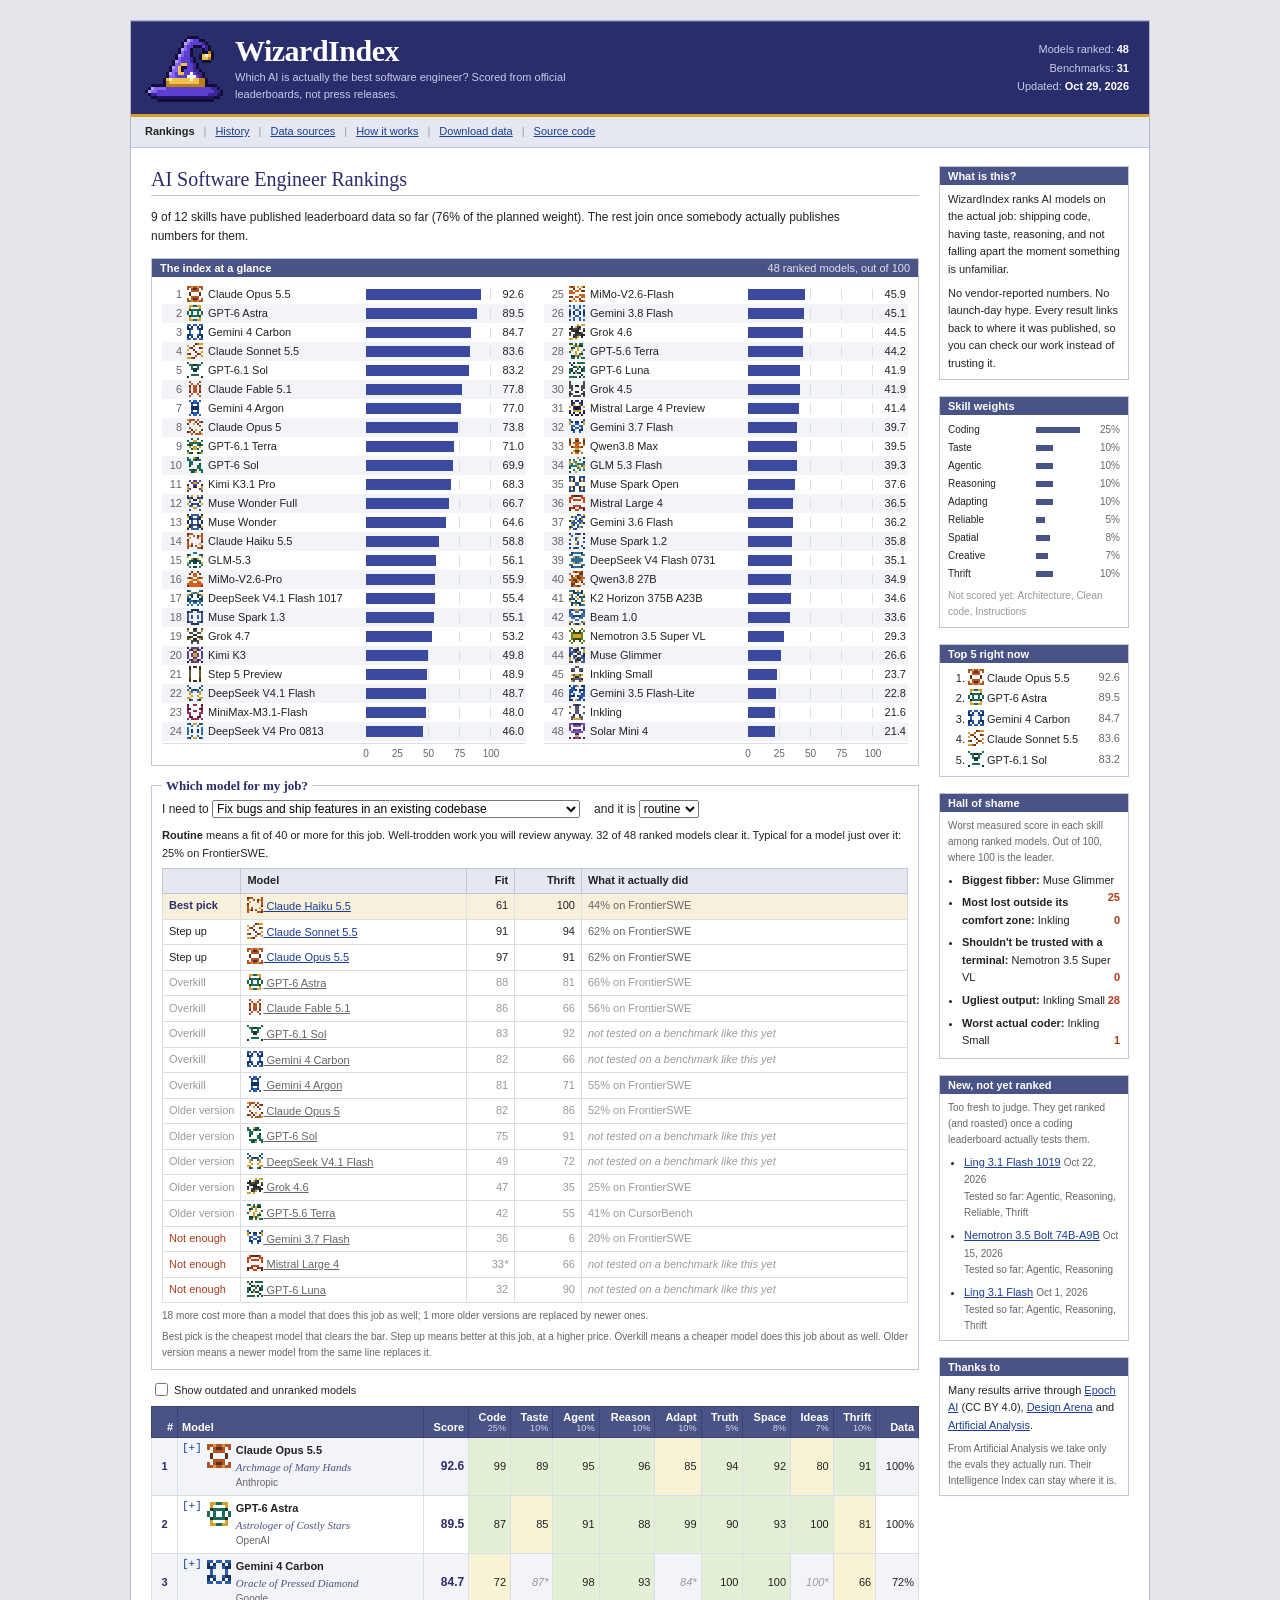
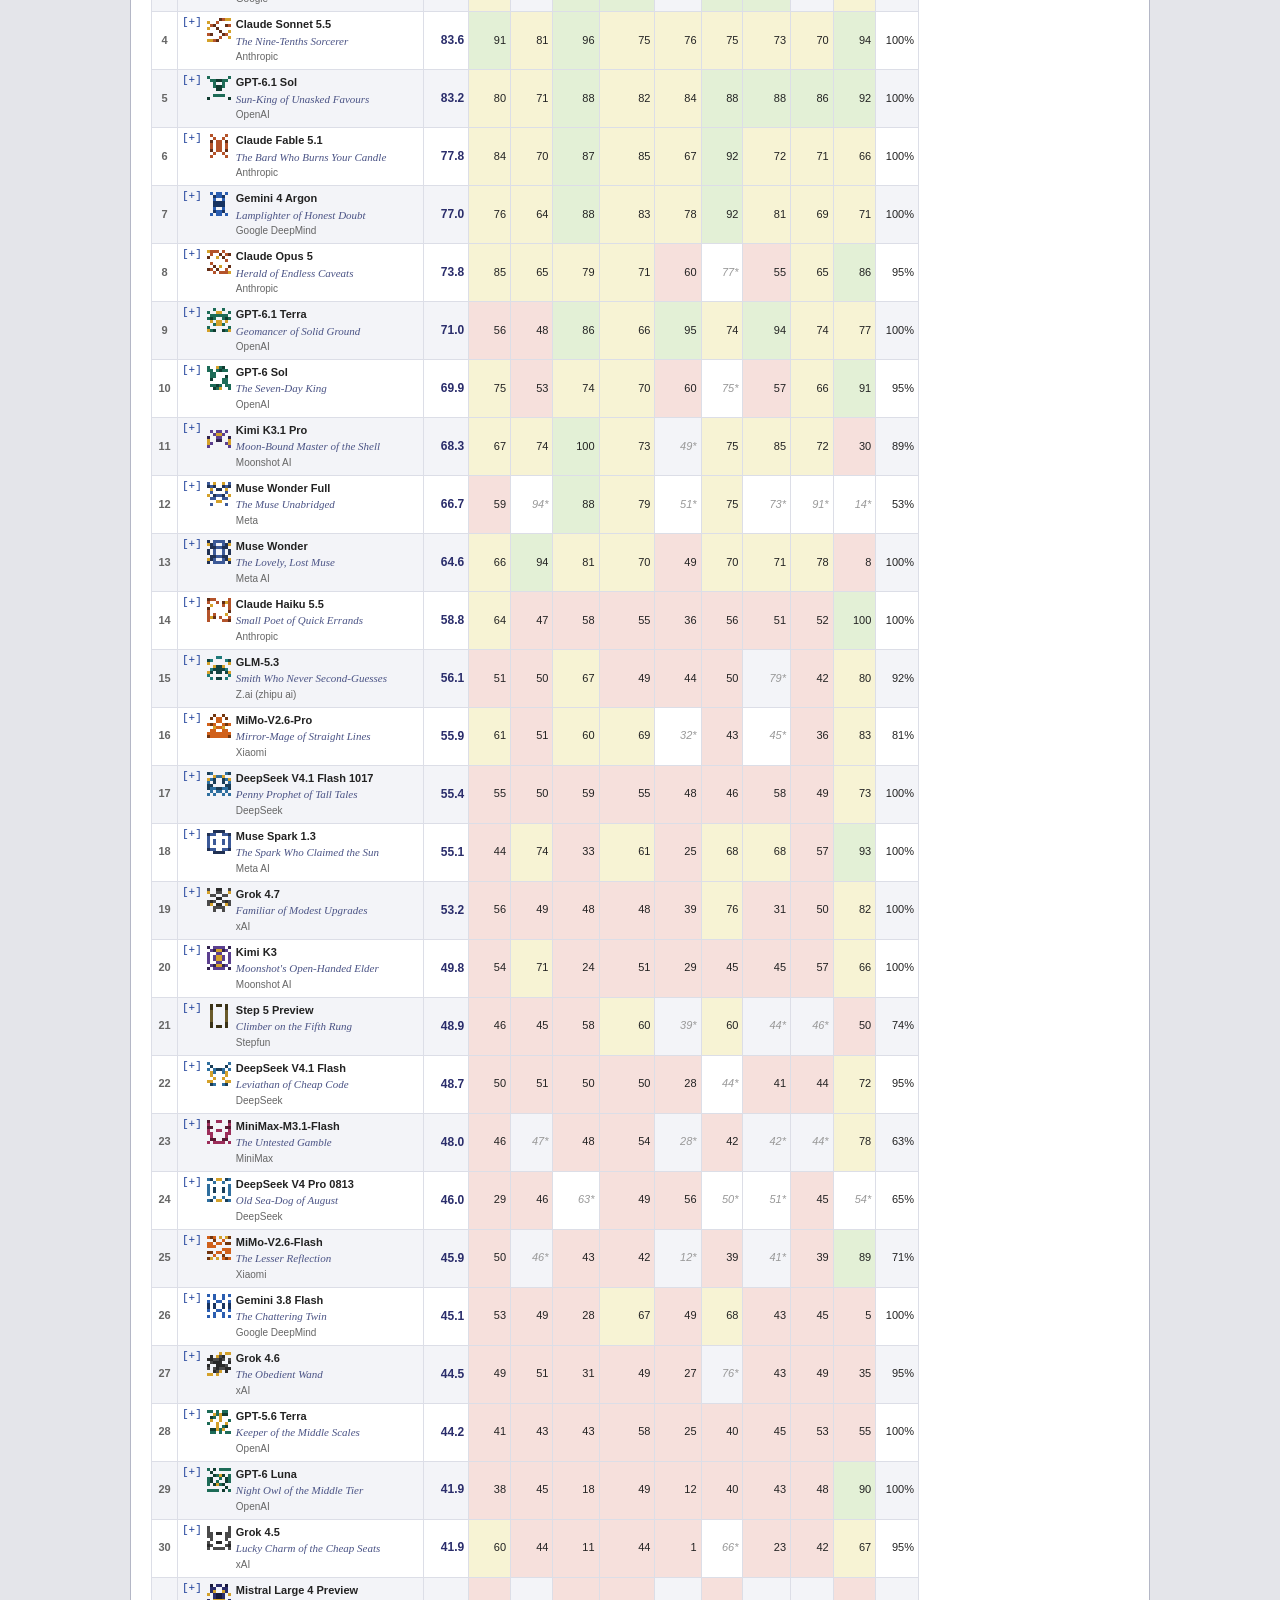
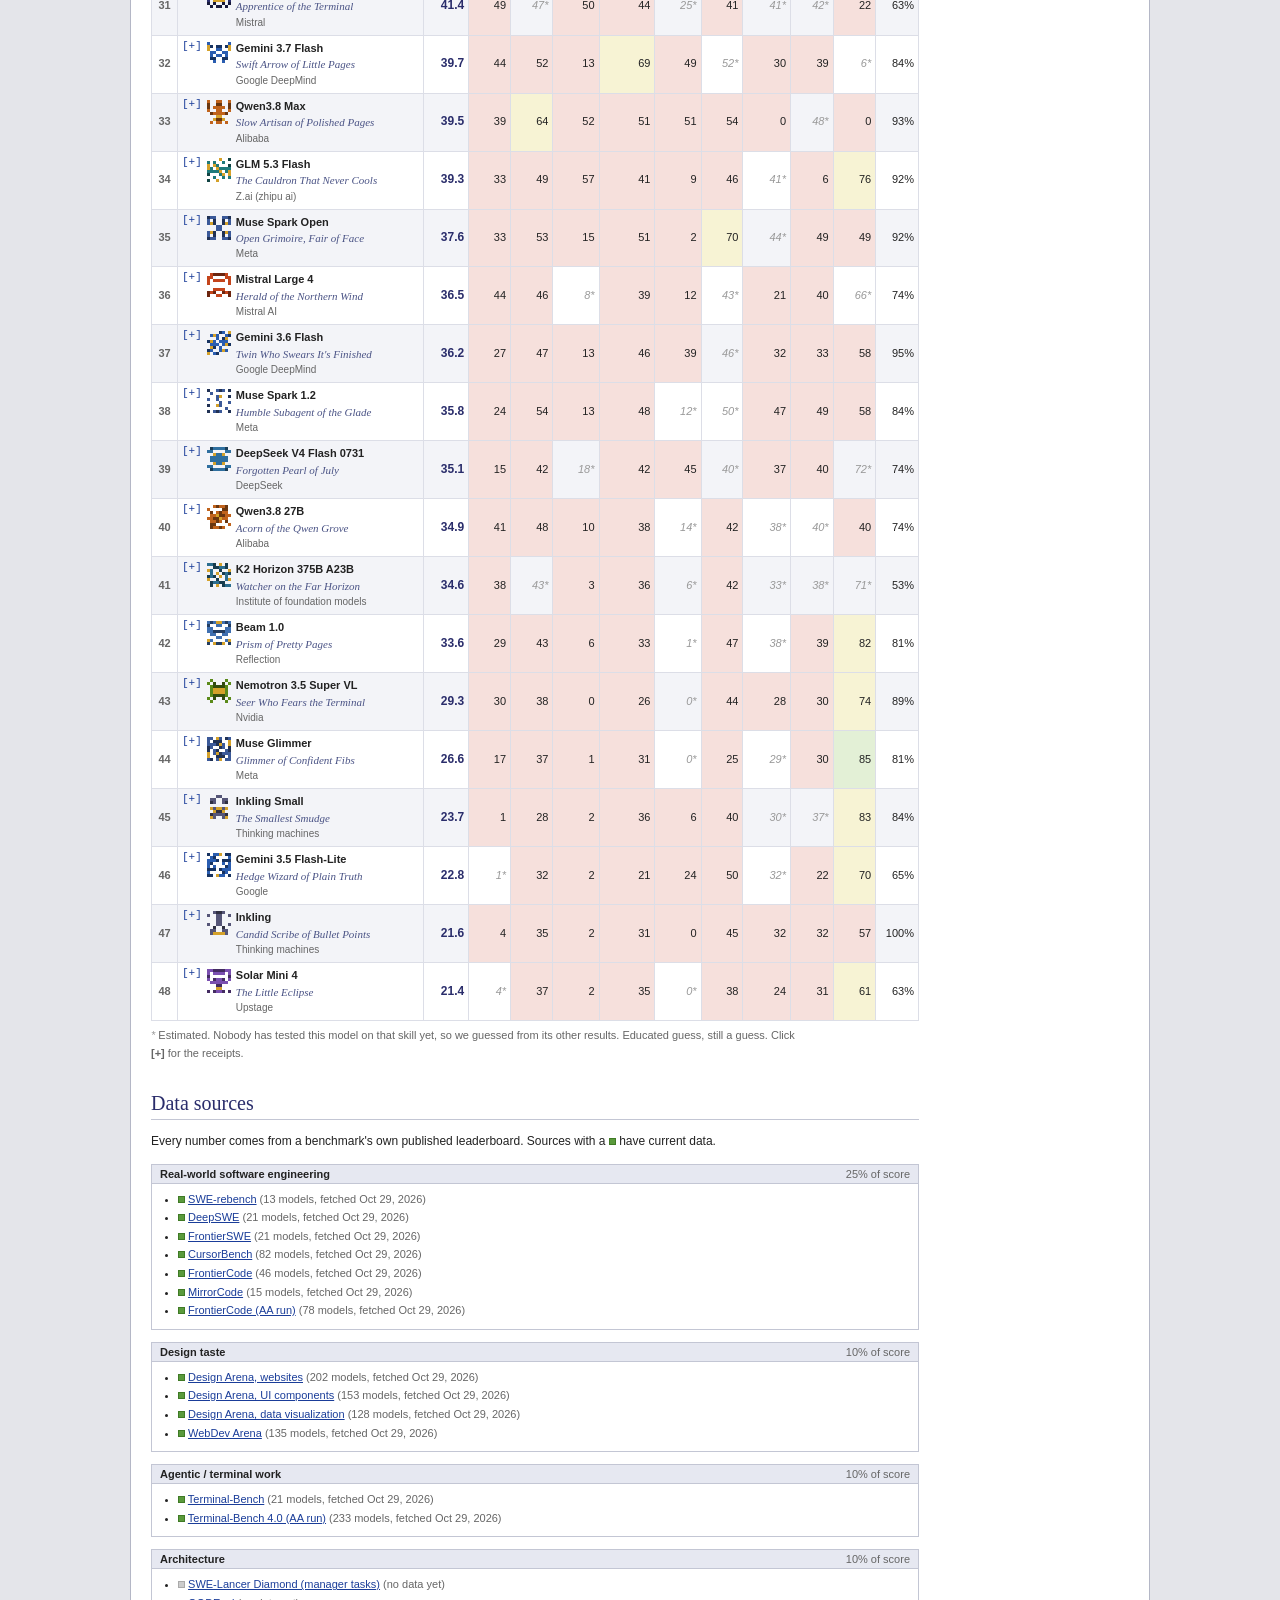
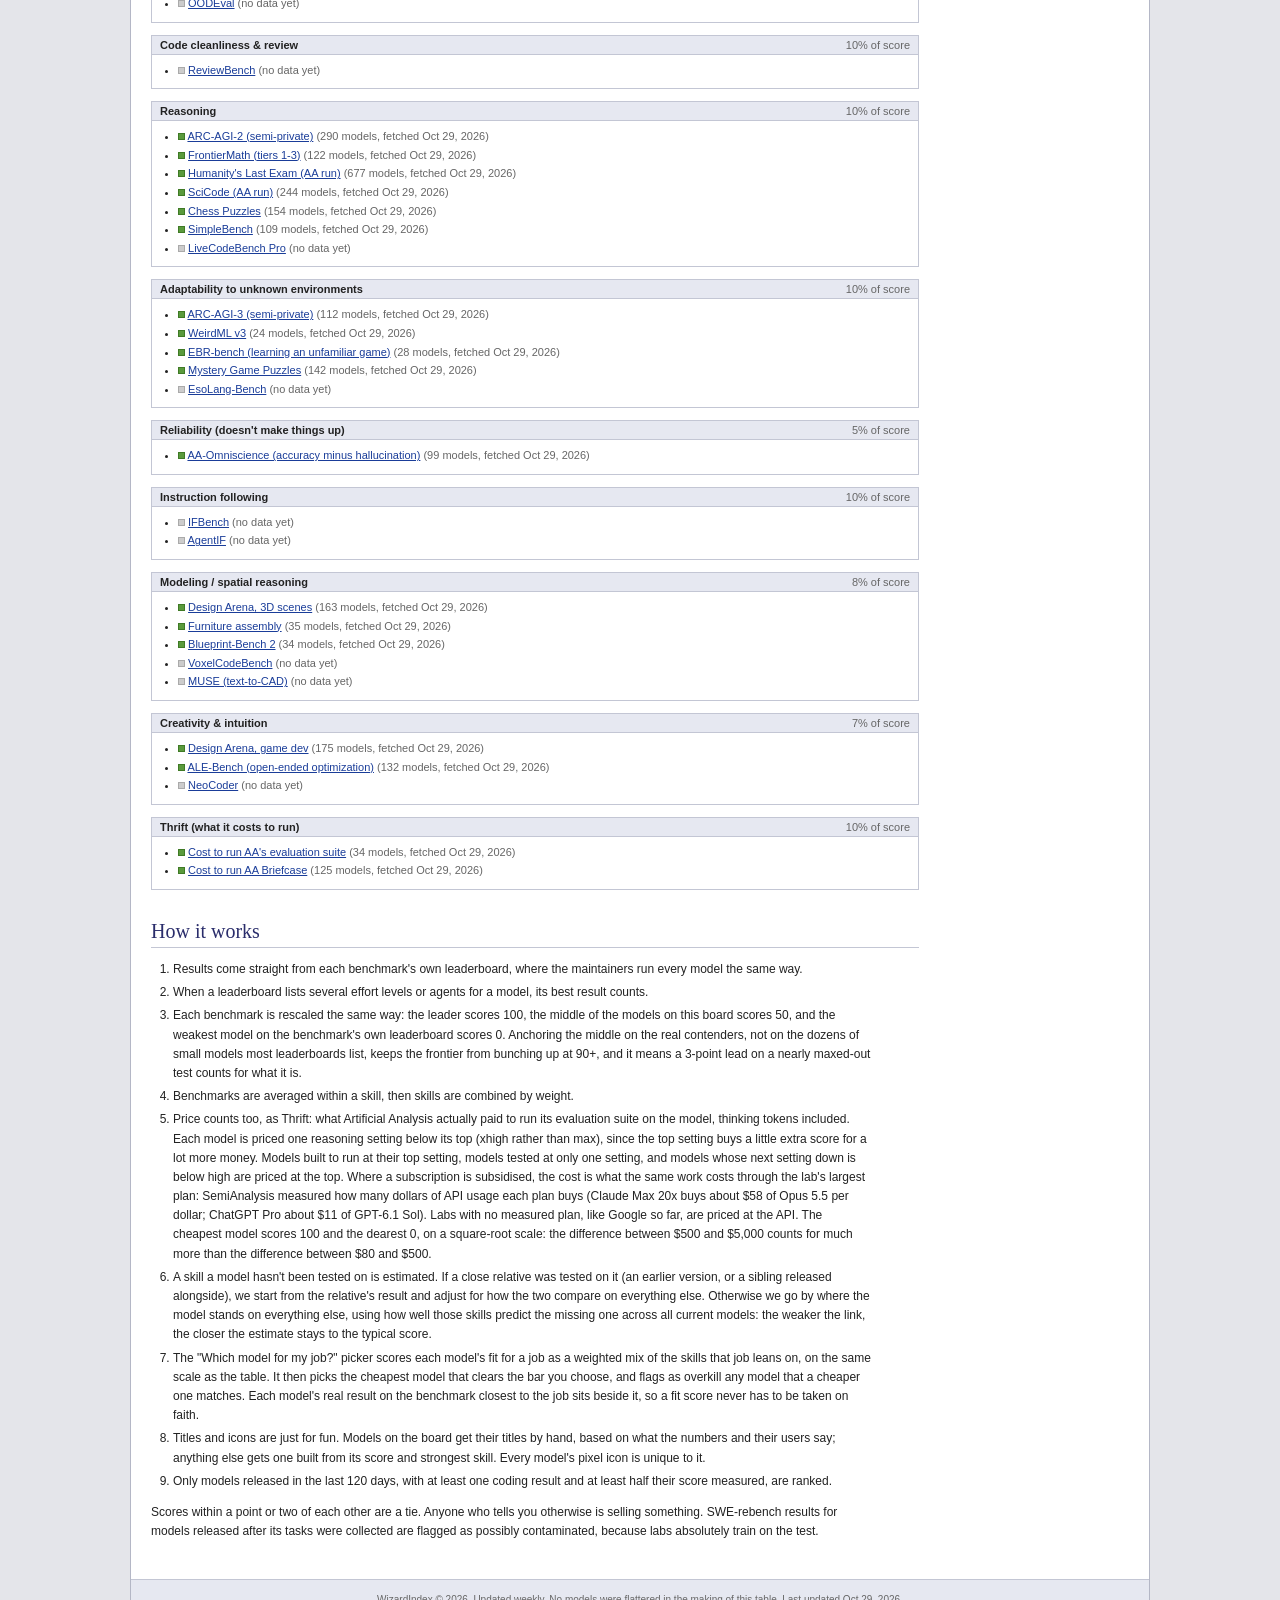
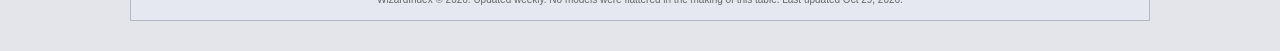
==== site/index.html @ 5f426203 "Initial commit: WizardIndex benchmark index and Pages site" ====
<!doctype html>
<html lang="en">
<head>
  <meta charset="utf-8">
  <meta name="viewport" content="width=device-width, initial-scale=1">
  <title>WizardIndex</title>
  <meta name="description" content="Which AI model is the best software engineer, scored only from official, reproducible leaderboards.">
  <link rel="icon" href="hat.svg" type="image/svg+xml">
  <link rel="stylesheet" href="style.css">
</head>
<body>
  <div id="container">
    <div id="header">
      <a href="./" class="logo">
        <img src="hat.svg" alt="" width="78" height="66">
        <span class="logo-words">
          <span class="logo-text">WizardIndex</span>
          <span class="tagline">Which AI is actually the best software engineer? Scored from official leaderboards, not press releases.</span>
        </span>
      </a>
      <dl class="head-stats">
        <div><dt>Models ranked</dt><dd id="hs-ranked">&nbsp;</dd></div>
        <div><dt>Benchmarks</dt><dd id="hs-bench">&nbsp;</dd></div>
        <div><dt>Updated</dt><dd id="head-stamp">&nbsp;</dd></div>
      </dl>
    </div>

    <ul id="tabs">
      <li class="current"><a href="#rankings">Rankings</a></li>
      <li><a href="history.html">History</a></li>
      <li><a href="#sources">Data sources</a></li>
      <li><a href="#method">How it works</a></li>
      <li><a href="data/index.json">Download data</a></li>
      <li><a href="https://github.com/suidvandiewereld/WizardIndex">Source code</a></li>
    </ul>

    <div id="body">
      <div id="main">
        <h2 id="rankings">AI Software Engineer Rankings</h2>
        <p id="coverage-note"></p>

        <div class="index-chart" id="index-chart"></div>

        <form class="finder" id="finder" onsubmit="return false"></form>

        <div class="toolbar">
          <label><input type="checkbox" id="show-all"> Show outdated and unranked models</label>
        </div>

        <div class="table-wrap">
          <table class="ranking" id="ranking">
            <thead></thead>
            <tbody></tbody>
          </table>
        </div>
        <p class="footnote"><span class="est">*</span> Estimated. Nobody has tested this model on that skill yet, so we guessed from its other results. Educated guess, still a guess. Click <b>[+]</b> for the receipts.</p>

        <h2 id="sources">Data sources</h2>
        <p>Every number comes from a benchmark's own published leaderboard. Sources with a <span class="dot live"></span> have current data.</p>
        <div id="dims"></div>

        <h2 id="method">How it works</h2>
        <ol class="method">
          <li>Results come straight from each benchmark's own leaderboard, where the maintainers run every model the same way.</li>
          <li>When a leaderboard lists several effort levels or agents for a model, its best result counts.</li>
          <li>Each benchmark is rescaled the same way: the leader scores 100, the middle of the models on this board scores 50, and the weakest model on the benchmark's own leaderboard scores 0. Anchoring the middle on the real contenders, not on the dozens of small models most leaderboards list, keeps the frontier from bunching up at 90+, and it means a 3-point lead on a nearly maxed-out test counts for what it is.</li>
          <li>Benchmarks are averaged within a skill, then skills are combined by weight.</li>
          <li>Price counts too, as Thrift: what Artificial Analysis actually paid to run its evaluation suite on the model, thinking tokens included. Each model is priced one reasoning setting below its top (xhigh rather than max), since the top setting buys a little extra score for a lot more money. Models built to run at their top setting, models tested at only one setting, and models whose next setting down is below high are priced at the top. Where a subscription is subsidised, the cost is what the same work costs through the lab's largest plan: SemiAnalysis measured how many dollars of API usage each plan buys (Claude Max 20x buys about $58 of Opus 5.5 per dollar; ChatGPT Pro about $11 of GPT-6.1 Sol). Labs with no measured plan, like Google so far, are priced at the API. The cheapest model scores 100 and the dearest 0, on a square-root scale: the difference between $500 and $5,000 counts for much more than the difference between $80 and $500.</li>
          <li>A skill a model hasn't been tested on is estimated. If a close relative was tested on it (an earlier version, or a sibling released alongside), we start from the relative's result and adjust for how the two compare on everything else. Otherwise we go by where the model stands on everything else, using how well those skills predict the missing one across all current models: the weaker the link, the closer the estimate stays to the typical score.</li>
          <li>The "Which model for my job?" picker scores each model's fit for a job as a weighted mix of the skills that job leans on, on the same scale as the table. It then picks the cheapest model that clears the bar you choose, and flags as overkill any model that a cheaper one matches. Each model's real result on the benchmark closest to the job sits beside it, so a fit score never has to be taken on faith.</li>
          <li>Titles and icons are just for fun. Models on the board get their titles by hand, based on what the numbers and their users say; anything else gets one built from its score and strongest skill. Every model's pixel icon is unique to it.</li>
          <li>Only models released in the last <span id="max-age">120</span> days, with at least one coding result and at least half their score measured, are ranked.</li>
        </ol>
        <p>Scores within a point or two of each other are a tie. Anyone who tells you otherwise is selling something. SWE-rebench results for models released after its tasks were collected are flagged as possibly contaminated, because labs absolutely train on the test.</p>
      </div>

      <div id="sidebar">
        <div class="box">
          <h3>What is this?</h3>
          <p>WizardIndex ranks AI models on the actual job: shipping code, having taste, reasoning, and not falling apart the moment something is unfamiliar.</p>
          <p>No vendor-reported numbers. No launch-day hype. Every result links back to where it was published, so you can check our work instead of trusting it.</p>
        </div>
        <div class="box">
          <h3>Skill weights</h3>
          <table class="weights" id="weights"></table>
        </div>
        <div class="box">
          <h3>Top 5 right now</h3>
          <ol class="top5" id="top5"></ol>
        </div>
        <div class="box">
          <h3>Hall of shame</h3>
          <p class="small-note">Worst measured score in each skill among ranked models. Out of 100, where 100 is the leader.</p>
          <ul class="shame" id="shame"></ul>
        </div>
        <div class="box" id="new-box" hidden>
          <h3>New, not yet ranked</h3>
          <p class="small-note">Too fresh to judge. They get ranked (and roasted) once a coding leaderboard actually tests them.</p>
          <ul class="newlist" id="newlist"></ul>
        </div>
        <div class="box">
          <h3>Thanks to</h3>
          <p>Many results arrive through <a href="https://epoch.ai/benchmarks">Epoch AI</a> (CC BY 4.0), <a href="https://www.designarena.ai/leaderboard">Design Arena</a> and <a href="https://artificialanalysis.ai">Artificial Analysis</a>.</p>
          <p class="small-note">From Artificial Analysis we take only the evals they actually run. Their Intelligence Index can stay where it is.</p>
        </div>
      </div>
    </div>

    <div id="footer">
      <p>WizardIndex &copy; 2026. Updated weekly. No models were flattered in the making of this table. <span id="foot-stamp"></span></p>
    </div>
  </div>

  <script src="header.js"></script>
  <script src="icons.js"></script>
  <script src="app.js"></script>
</body>
</html>
---- site/style.css ----
/* WizardIndex, built the way a careful site was built in 2005:
   Verdana body, Georgia headings, hard 1px borders, solid colors, no rounded corners or shadows. */

:root {
  --ink: #222;
  --muted: #666;
  --faint: #999;
  --navy: #2a2d6b;
  --steel: #4a5385;
  --line: #c3c6d4;
  --line-soft: #dcdee7;
  --zebra: #f3f4f8;
  --pale: #e6e8f1;
  --link: #1a3d99;
  --visited: #663399;
  --hover: #cc3300;
  --gold: #d4a12a;
  --bar: #3b4aa0;     /* chart bars: navy family, checked for lightness, chroma and contrast */
  color-scheme: light;
}

* { box-sizing: border-box; }

body {
  margin: 0;
  padding: 20px 10px 30px;
  color: var(--ink);
  font: 12px/1.6 Verdana, Geneva, sans-serif;
  background: #e4e5ea;
}

a { color: var(--link); }
a:visited { color: var(--visited); }
a:hover { color: var(--hover); }
.visually-hidden { position: absolute; width: 1px; height: 1px; overflow: hidden; clip: rect(0 0 0 0); }

#container {
  max-width: 1020px;
  margin: 0 auto;
  background: #fff;
  border: 1px solid #b4b7c6;
}

/* Header: solid navy band, logo left, plain stats right */
#header {
  display: flex;
  align-items: center;
  justify-content: space-between;
  gap: 20px;
  padding: 12px 20px 12px 14px;
  color: #fff;
  background: var(--navy);
  border-top: 1px solid #5a5ea0;
  border-bottom: 3px solid var(--gold);
}
.logo { display: flex; align-items: center; gap: 12px; color: #fff; text-decoration: none; }
.logo:visited, .logo:hover { color: #fff; }
.logo img { flex: none; width: 78px; height: auto; margin: -4px 0 -6px; image-rendering: pixelated; }
.logo-words { display: flex; flex-direction: column; gap: 2px; }
.logo-text { font: bold 30px/1.1 Georgia, "Times New Roman", serif; letter-spacing: -0.5px; }
.tagline { max-width: 400px; font-size: 11px; line-height: 1.5; color: #c8cae6; }
.head-stats { flex: none; margin: 0; font-size: 11px; line-height: 1.7; color: #c8cae6; text-align: right; }
.head-stats div { display: block; }
.head-stats dt { display: inline; }
.head-stats dt::after { content: ": "; }
.head-stats dd { display: inline; margin: 0; font-weight: bold; color: #fff; }

/* Navigation bar: plain links separated by pipes */
#tabs {
  display: flex;
  flex-wrap: wrap;
  margin: 0;
  padding: 6px 14px;
  list-style: none;
  font-size: 11px;
  background: var(--pale);
  border-bottom: 1px solid var(--line);
}
#tabs li + li::before { content: "|"; padding: 0 9px; color: var(--faint); }
#tabs a { color: var(--link); }
#tabs .current a { font-weight: bold; color: var(--ink); text-decoration: none; }

/* Layout */
#body { display: grid; grid-template-columns: minmax(0, 1fr) 190px; gap: 20px; padding: 18px 20px 26px; }

h2 {
  margin: 28px 0 8px;
  padding-bottom: 3px;
  font: normal 20px/1.3 Georgia, "Times New Roman", serif;
  color: var(--navy);
  border-bottom: 1px solid var(--line);
}
#main > h2:first-child { margin-top: 0; }
#main > p { max-width: 60em; }
.byline { margin: 0 0 8px; font-size: 11px; color: var(--muted); }
/* The index chart above the table: one bar per ranked model, two columns on a shared 0-100 scale */
.index-chart { margin: 12px 0 4px; font-size: 11px; border: 1px solid var(--line); background: #fff; }
.index-chart:empty { display: none; }
.index-chart h3 {
  margin: 0;
  padding: 3px 8px;
  font: bold 11px Verdana, Geneva, sans-serif;
  color: #fff;
  background: var(--steel);
}
.index-chart h3 span { float: right; font-weight: normal; color: #dfe2f0; }
.ic-cols { display: grid; grid-template-columns: 1fr 1fr; column-gap: 18px; padding: 8px 10px 6px; }
.ic-col ol { margin: 0; padding: 0; list-style: none; }
.ic-row, .ic-axis { display: grid; grid-template-columns: 18px minmax(0, 174px) minmax(60px, 1fr) 28px; align-items: center; column-gap: 5px; }
.ic-row { height: 19px; padding: 0 2px; color: var(--ink); text-decoration: none; }
.ic-row:hover, .ic-row:focus { background: var(--pale); color: var(--ink); }
.ic-col li:nth-child(even) .ic-row:not(:hover) { background: var(--zebra); }
.ic-rank { text-align: right; color: var(--muted); font-variant-numeric: tabular-nums; }
.ic-name { overflow: hidden; white-space: nowrap; text-overflow: ellipsis; }
.ic-name .pixicon { vertical-align: -4px; margin-right: 2px; }
/* Hairline gridlines at 0, 25, 50, 75 and 100 behind every bar */
.ic-track {
  position: relative;
  height: 11px;
  background: linear-gradient(to right, var(--line-soft) 1px, transparent 1px) 0 0 / 25% 100%;
  border-right: 1px solid var(--line-soft);
}
.ic-track i { display: block; height: 100%; background: var(--bar); }
.ic-row:hover .ic-track i, .ic-row:focus .ic-track i { background: var(--navy); }
.ic-score { text-align: right; color: var(--ink); font-variant-numeric: tabular-nums; }
.ic-axis { height: 16px; padding: 0 2px; border-top: 1px solid var(--line-soft); margin-top: 2px; }
.ic-ticks { grid-column: 3; position: relative; height: 100%; }
.ic-ticks b { position: absolute; top: 2px; transform: translateX(-50%); font-weight: normal; font-size: 10px; color: var(--muted); }

/* "Which model for my job?": a plain form over a small bordered table */
.finder fieldset { margin: 12px 0 8px; padding: 6px 10px 8px; border: 1px solid var(--line); background: #fff; }
.finder legend { padding: 0 4px; font: bold 13px Georgia, "Times New Roman", serif; color: var(--navy); }
.finder-ask { display: flex; flex-wrap: wrap; gap: 6px 14px; font-size: 12px; }
.finder-ask select { max-width: 100%; font: 12px Verdana, Geneva, sans-serif; }
.finder-ask label { max-width: 100%; }
.finder-bar { margin: 8px 0 6px; font-size: 11px; color: var(--ink); }
.finder-none { margin: 4px 0; font-size: 11px; color: #b03a1a; }
table.finder-table { width: 100%; border-collapse: collapse; font-size: 11px; border: 1px solid var(--line); }
.finder-table th { padding: 3px 6px; background: var(--pale); border: 1px solid var(--line); font-weight: bold; text-align: right; white-space: nowrap; }
.finder-table td { padding: 3px 6px; border: 1px solid var(--line-soft); text-align: right; vertical-align: middle; }
.finder-table .l { text-align: left; }
.finder-table td.verdict-cell { width: 1%; white-space: nowrap; text-align: left; }
.finder-table td.proof { color: var(--muted); }
.finder-table .pixicon { vertical-align: -3px; }
.finder-table tr.pick td { background: #f7f1dc; }
.finder-table tr.pick td.verdict-cell b { color: var(--navy); }
.finder-table tr.over td, .finder-table tr.short td { color: var(--faint); }
.finder-table tr.over a, .finder-table tr.short a { color: var(--muted); }
.finder-table tr.short td.verdict-cell { color: #b03a1a; }
.finder-table .untested { font-style: italic; }
.finder .small-note { margin: 5px 0 0; }

.toolbar { margin: 10px 0 6px; font-size: 11px; }
.toolbar input { vertical-align: -2px; }

/* The table: a bordered grid, solid header row, zebra rows */
.table-wrap { overflow-x: auto; }
table.ranking { width: 100%; border-collapse: collapse; font-size: 11px; border: 1px solid var(--line); }
.ranking th {
  padding: 4px 4px;
  font: bold 11px Verdana, Geneva, sans-serif;
  color: #fff;
  text-align: right;
  white-space: nowrap;
  vertical-align: bottom;
  background: var(--steel);
  border: 1px solid #3b4373;
}
.ranking th.l { text-align: left; }
.ranking th small { display: block; font-weight: normal; color: #d3d6ea; }
.ranking td { padding: 4px 4px; text-align: right; white-space: nowrap; border: 1px solid var(--line-soft); }
.ranking td.l { text-align: left; }
.ranking td.who { white-space: normal; }
.ranking tbody tr.model.odd td { background-color: var(--zebra); }
.ranking tbody tr.model:hover td { background-color: #fff8d0; }
.ranking .rank { width: 26px; font-weight: bold; color: var(--muted); text-align: center; }
.ranking tr.top .rank { color: var(--navy); }
.medal { font-weight: bold; }
.ranking .name { font-weight: bold; }
.ranking .org { display: block; font-size: 10px; color: var(--muted); }
.who-in { display: flex; align-items: flex-start; gap: 5px; }
.who-in > div { min-width: 0; overflow-wrap: anywhere; }
.ranking .who-in .toggle { margin: 0; }
.ranking .title { display: block; font: italic 11px/1.4 Georgia, "Times New Roman", serif; color: var(--steel); }
.pixicon { flex: none; display: inline-block; vertical-align: middle; }
.who-in .pixicon { margin-top: 2px; }
.box ol li .pixicon, .ranking td.gen .pixicon { vertical-align: -3px; }
.seal { float: left; width: 110px; margin: 0 12px 8px 0; font: italic 11px/1.4 Georgia, "Times New Roman", serif; color: var(--steel); text-align: center; }
.seal .pixicon { display: block; margin: 0 auto 4px; }
.ranking .toggle { margin-right: 4px; font: 11px "Courier New", monospace; text-decoration: none; }
.ranking .score { font-weight: bold; font-size: 12px; color: var(--navy); }
/* Three fixed shades, as tables of the time did it */
.ranking td.hi { background-color: #e3f0d6 !important; }
.ranking td.mid { background-color: #f7f3d4 !important; }
.ranking td.lo { background-color: #f6e0dc !important; }
.est { color: var(--faint); font-style: italic; }
.ranking tr.dim td, .ranking tr.dim .score { color: var(--faint); }
.flag { margin-left: 4px; padding: 0 3px; font-size: 9px; font-weight: normal; color: var(--muted); background: #f2f2f2; border: 1px solid #ccc; }
.footnote { margin: 6px 0 0; font-size: 11px; color: var(--muted); }

tr.details > td { padding: 10px 12px 12px; text-align: left; white-space: normal; background: #fafbfd !important; }
/* The receipts table inside the details row */
table.receipts { border-collapse: collapse; width: 100%; font-size: 11px; background: #fff; }
.receipts th { padding: 3px 6px; text-align: left; font-weight: bold; color: var(--ink); background: var(--pale); border: 1px solid var(--line); }
.receipts td { padding: 3px 6px; border: 1px solid var(--line-soft); text-align: left; vertical-align: top; white-space: normal; overflow-wrap: break-word; background: #fff; }
.receipts td.skill { width: 120px; font-weight: bold; background: var(--zebra); }
.receipts .skill-score { display: block; font-weight: normal; color: var(--muted); }
.receipts td.res { white-space: nowrap; }
.receipts .ci { font-size: 10px; color: var(--muted); }
.receipts td.notes { color: var(--muted); }
/* Long links and raw ids may break anywhere, so they never widen the table; prose still wraps at spaces. */
.receipts td.notes a, .receipts td.raw { overflow-wrap: anywhere; }
.receipts td.untested { color: var(--faint); font-style: italic; }
.details p { margin: 0 0 6px; }
.about { margin: 0 0 10px; padding: 8px 10px; font-size: 11px; background: #fffbe8; border: 1px solid #e3d6a0; }
.about h4 { margin: 0 0 4px; font: bold 13px Georgia, "Times New Roman", serif; color: var(--ink); }
.about p { margin: 0 0 4px; }
.about-src { color: var(--muted); }
.details .warn { color: #b03a1a; }

/* Sources */
.dim-block { margin: 0 0 12px; border: 1px solid var(--line); }
.dim-block h3 {
  display: flex;
  justify-content: space-between;
  margin: 0;
  padding: 3px 8px;
  font: bold 11px Verdana, Geneva, sans-serif;
  color: var(--ink);
  background: var(--pale);
  border-bottom: 1px solid var(--line);
}
.dim-block h3 span { font-weight: normal; color: var(--muted); }
.dim-block ul { margin: 0; padding: 6px 10px 8px 26px; font-size: 11px; }
.dim-block li { margin: 1px 0; }
.dim-block .n { color: var(--muted); }
.dot { display: inline-block; width: 7px; height: 7px; background: #ccc; border: 1px solid #aaa; vertical-align: 0; }
.dot.live { background: #5a9a3c; border-color: #3f7a25; }
.method { padding-left: 22px; max-width: 60em; }
.method li { margin-bottom: 4px; }

/* Sidebar */
.box { margin-bottom: 16px; font-size: 11px; border: 1px solid var(--line); }
.box h3 {
  margin: 0;
  padding: 3px 8px;
  font: bold 11px Verdana, Geneva, sans-serif;
  color: #fff;
  background: var(--steel);
}
.box p { margin: 6px 8px; }
.box ol { margin: 6px 0; padding-left: 28px; }
.box ol li { margin: 2px 0; }
.box ol li span { float: right; margin-right: 8px; color: var(--muted); }
.small-note { font-size: 10px; color: var(--muted); }
.shame { margin: 4px 0 8px; padding: 0 8px 0 22px; }
.shame li { margin: 0 0 5px; }
.shame li span { float: right; color: #b03a1a; font-weight: bold; }
.verdict { margin: 0 0 8px; font: italic 13px/1.5 Georgia, "Times New Roman", serif; color: var(--ink); }
.verdict b { font-style: normal; }
.newlist { margin: 6px 0; padding: 0 8px 0 24px; }
.newlist li { margin: 0 0 6px; }
.newlist .when, .newlist .has { font-size: 10px; color: var(--muted); }
.newlist .has { display: block; }
table.weights { width: calc(100% - 16px); margin: 6px 8px; border-collapse: collapse; font-size: 10px; }
.weights td { padding: 1px 0; }
.weights td:last-child { text-align: right; color: var(--muted); }
.weights tr.none td { padding-top: 5px; color: var(--faint); text-align: left; }
.weights td.wbar { width: 56px; padding: 0 6px; }
.wbar i { display: block; height: 6px; background: var(--steel); }

#footer {
  padding: 10px 20px;
  font-size: 10px;
  text-align: center;
  color: var(--muted);
  background: var(--pale);
  border-top: 1px solid var(--line);
}
#footer p { margin: 2px 0; }

/* History page */
.fam { scroll-margin-top: 10px; }
.fam-body { padding: 8px 10px 10px; }
.fam-body p { margin: 5px 0 0; font-size: 11px; }
.fam-summary { color: var(--muted); }
.fam-table { display: none; margin-top: 6px; }
.fam.open .fam-table { display: block; }
.fam-table table.ranking { min-width: 560px; }
.hist-chart { display: block; width: 100%; height: auto; background: #fff; border: 1px solid var(--line-soft); }
.hist-chart .grid { stroke: #e2e3ea; stroke-width: 1; stroke-dasharray: 2 2; }
.hist-chart .axis { font: 10px Verdana, Geneva, sans-serif; fill: #777; }
.hist-chart .line { fill: none; stroke: var(--navy); stroke-width: 2; }
.hist-chart .dot { fill: var(--navy); stroke: #fff; stroke-width: 1; }
.hist-chart .last { font: bold 11px Verdana, Geneva, sans-serif; fill: var(--navy); }
.jump { margin: 6px 0; padding-left: 26px; }
.jump li { margin: 1px 0; }
.top5 small { color: var(--muted); }
.flops li span { color: #b03a1a; }

@media (max-width: 760px) {
  body { padding: 0; }
  #container { border: 0; }
  #header { flex-direction: column; align-items: stretch; gap: 8px; padding: 12px 14px; }
  .logo img { width: 52px; margin: 0; }
  .logo-text { font-size: 24px; }
  .head-stats { text-align: left; }
  .head-stats div { display: inline; }
  .head-stats div + div::before { content: " | "; color: #8a8cc0; }
  #body { padding: 14px; }
}

/* The sidebar moves under the table before the table would have to scroll... */
@media (max-width: 900px) {
  #body { grid-template-columns: 1fr; gap: 6px; }
}
/* ...and on phones the per-skill columns go; [+] still shows every result. */
@media (max-width: 600px) {
  #ranking > thead .skill, #ranking > tbody > tr > td.skill { display: none; }
  .receipts .raw, .receipts .notes { display: none; }
}
/* The index chart folds into one column when two would squeeze the bars. */
@media (max-width: 640px) {
  .ic-cols { grid-template-columns: 1fr; }
  .ic-col:first-child .ic-axis { display: none; }
  .index-chart h3 span { float: none; display: block; }
}
/* Just above the point where the sidebar drops below, the main column is at its narrowest: drop the chart's icons so the bars keep their length. */
@media (min-width: 901px) and (max-width: 1000px) {
  .ic-name .pixicon { display: none; }
  .ic-row, .ic-axis { grid-template-columns: 18px minmax(0, 156px) minmax(60px, 1fr) 28px; }
}
/* On phones the picker stacks its two questions with full-width menus, and drops the benchmark
   sentence; the model's row in the table still has every result. */
@media (max-width: 600px) {
  .finder-ask label { display: block; width: 100%; }
  .finder-ask select { display: block; width: 100%; margin-top: 2px; }
  .finder-table td.proof, .finder-table th:last-child { display: none; }
}
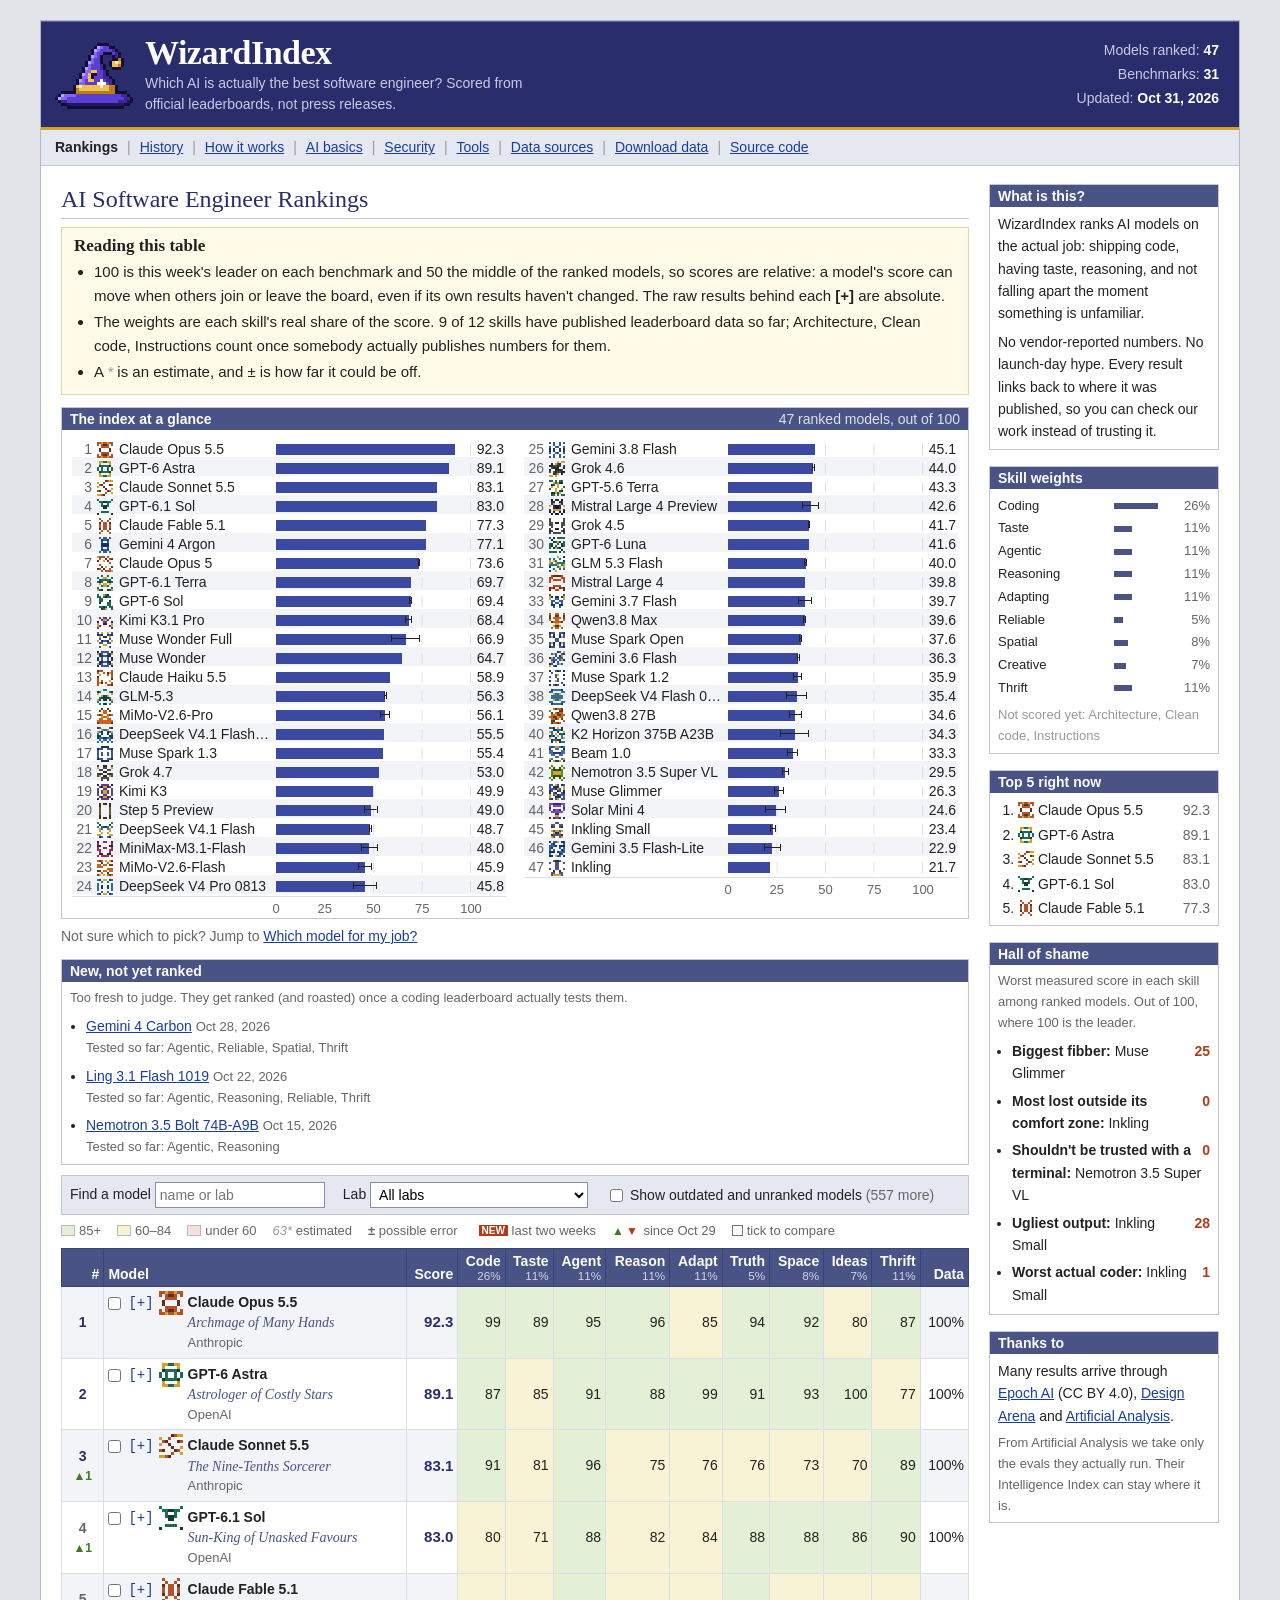
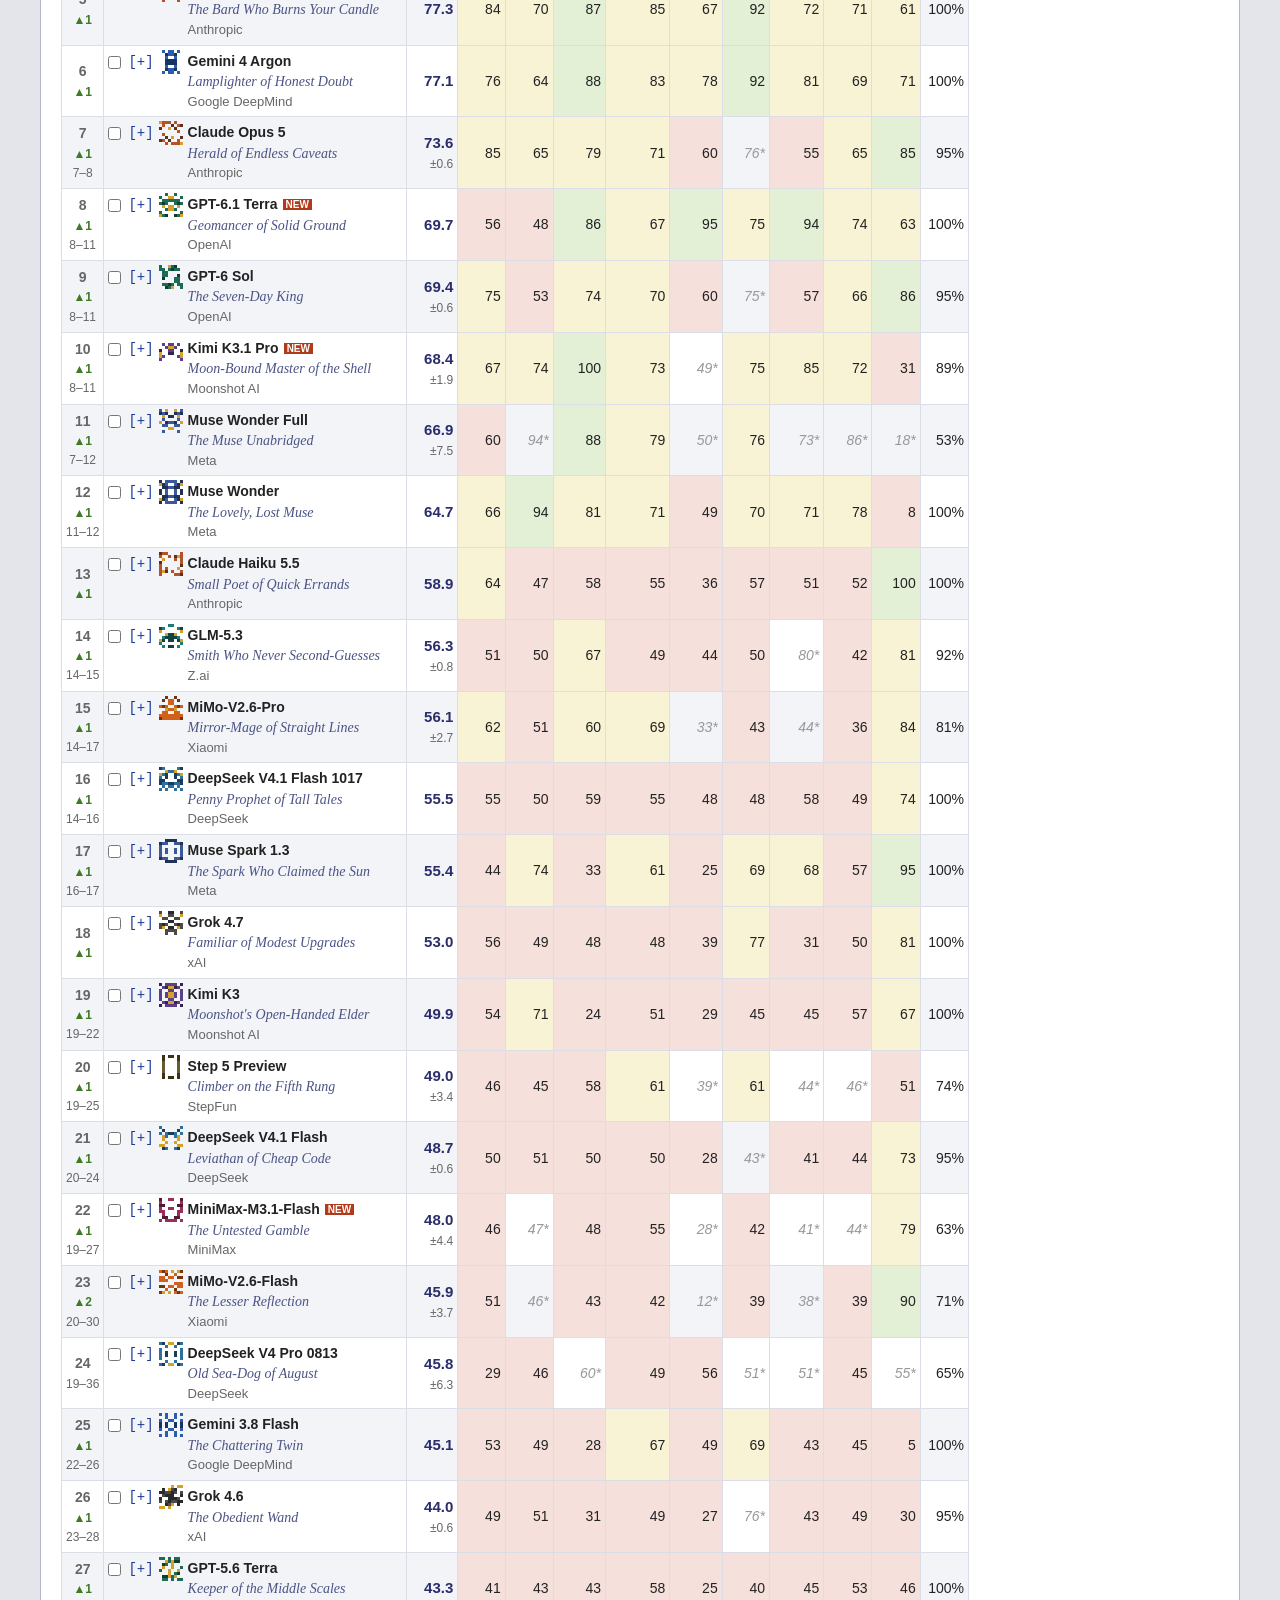
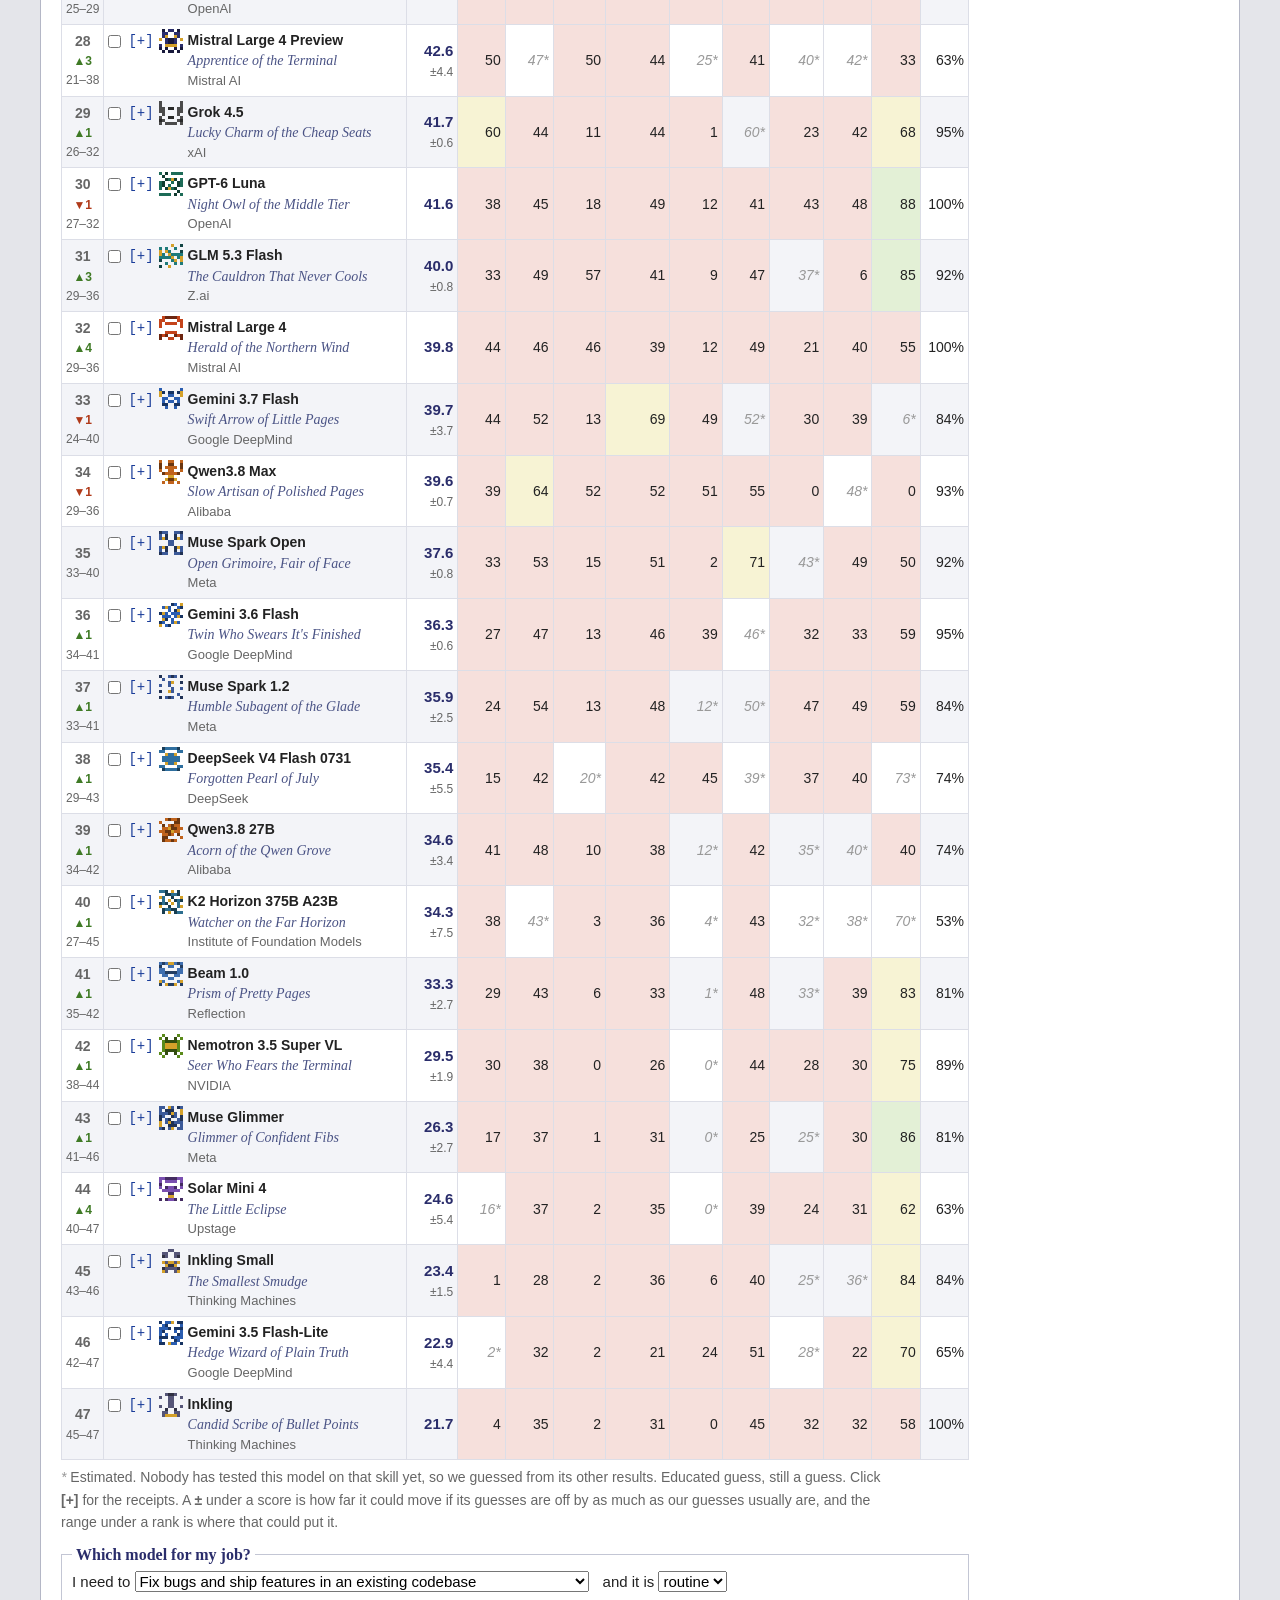
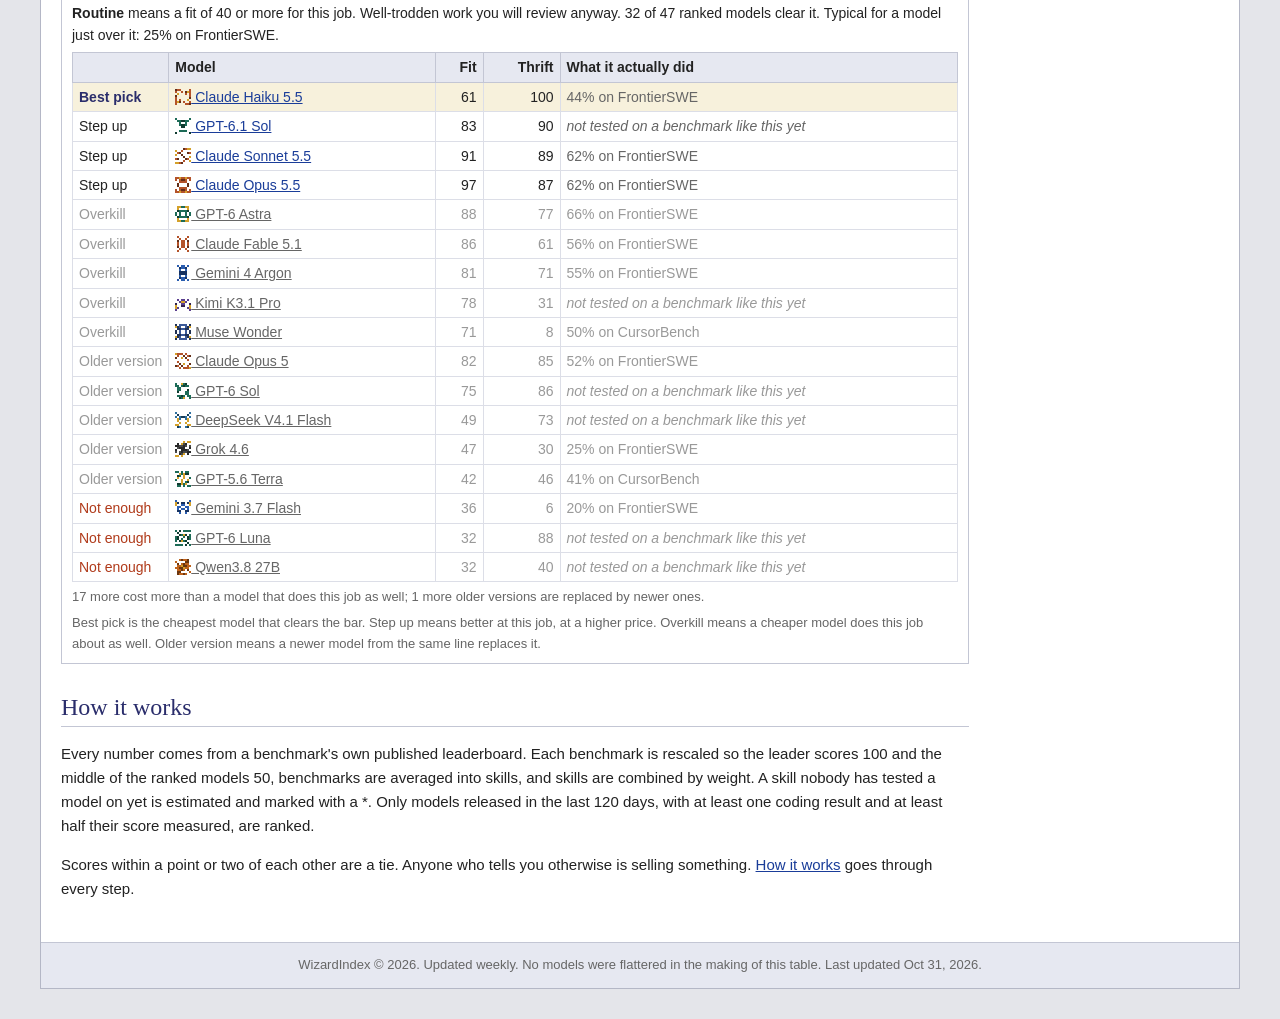
==== commit a642de20: "Fix scoring accuracy issues, add explainer, tools and sources pages Scoring - price each model at th" ====
--- a/site/index.html
+++ b/site/index.html
@@ -3,8 +3,51 @@
 <head>
   <meta charset="utf-8">
   <meta name="viewport" content="width=device-width, initial-scale=1">
-  <title>WizardIndex</title>
-  <meta name="description" content="Which AI model is the best software engineer, scored only from official, reproducible leaderboards.">
+  <title>Best AI Coding Models, Ranked by Benchmarks | WizardIndex</title>
+  <meta name="description" content="Which AI model is the best software engineer? Claude, GPT, Gemini and more, ranked from public coding benchmarks and updated every week. See who leads.">
+  <link rel="canonical" href="https://suidvandiewereld.github.io/WizardIndex/">
+  <meta property="og:type" content="website">
+  <meta property="og:site_name" content="WizardIndex">
+  <meta property="og:title" content="Best AI Coding Models, Ranked by Benchmarks">
+  <meta property="og:description" content="Which AI model is the best software engineer? Claude, GPT, Gemini and more, ranked from public coding benchmarks and updated every week. See who leads.">
+  <meta property="og:url" content="https://suidvandiewereld.github.io/WizardIndex/">
+  <meta property="og:image" content="https://suidvandiewereld.github.io/WizardIndex/og.png">
+  <meta property="og:image:width" content="1200">
+  <meta property="og:image:height" content="630">
+  <meta property="og:image:alt" content="WizardIndex: which AI is actually the best software engineer?">
+  <meta name="twitter:card" content="summary_large_image">
+  <script type="application/ld+json">
+  {
+    "@context": "https://schema.org",
+    "@graph": [
+      {
+        "@type": "WebSite",
+        "name": "WizardIndex",
+        "url": "https://suidvandiewereld.github.io/WizardIndex/",
+        "description": "Which AI model is the best software engineer? Claude, GPT, Gemini and more, ranked from public coding benchmarks and updated every week. See who leads."
+      },
+      {
+        "@type": "Dataset",
+        "name": "WizardIndex AI model rankings",
+        "description": "Weekly ranking of AI models on software engineering, built from public benchmark leaderboards: a score per skill, the raw result behind each one, and estimates for untested skills.",
+        "url": "https://suidvandiewereld.github.io/WizardIndex/",
+        "creator": {
+          "@type": "Organization",
+          "name": "WizardIndex",
+          "url": "https://suidvandiewereld.github.io/WizardIndex/"
+        },
+        "isAccessibleForFree": true,
+        "distribution": [
+          {
+            "@type": "DataDownload",
+            "encodingFormat": "application/json",
+            "contentUrl": "https://suidvandiewereld.github.io/WizardIndex/data/index.json"
+          }
+        ]
+      }
+    ]
+  }
+  </script>
   <link rel="icon" href="hat.svg" type="image/svg+xml">
   <link rel="stylesheet" href="style.css">
 </head>
@@ -28,50 +71,52 @@
     <ul id="tabs">
       <li class="current"><a href="#rankings">Rankings</a></li>
       <li><a href="history.html">History</a></li>
-      <li><a href="#sources">Data sources</a></li>
-      <li><a href="#method">How it works</a></li>
+      <li><a href="method.html">How it works</a></li>
+      <li><a href="learn.html">AI basics</a></li>
+      <li><a href="security.html">Security</a></li>
+      <li><a href="tools.html">Tools</a></li>
+      <li><a href="sources.html">Data sources</a></li>
       <li><a href="data/index.json">Download data</a></li>
       <li><a href="https://github.com/suidvandiewereld/WizardIndex">Source code</a></li>
     </ul>
 
     <div id="body">
       <div id="main">
-        <h2 id="rankings">AI Software Engineer Rankings</h2>
-        <p id="coverage-note"></p>
+        <h1 id="rankings">AI Software Engineer Rankings</h1>
+        <div class="read-note" id="coverage-note"></div>
 
         <div class="index-chart" id="index-chart"></div>
+        <p class="jump-line">Not sure which to pick? Jump to <a href="#finder">Which model for my job?</a></p>
 
-        <form class="finder" id="finder" onsubmit="return false"></form>
+        <div class="box" id="new-box" hidden>
+          <h3>New, not yet ranked</h3>
+          <p class="small-note">Too fresh to judge. They get ranked (and roasted) once a coding leaderboard actually tests them.</p>
+          <ul class="newlist" id="newlist"></ul>
+        </div>
+        <div class="toolbar">
+          <label>Find a model <input type="search" id="find" placeholder="name or lab"></label>
+          <label>Lab <select id="lab"><option value="">All labs</option></select></label>
+          <label><input type="checkbox" id="show-all"> Show outdated and unranked models <span class="n" id="show-all-n"></span></label>
+          <span class="n" id="shown-n"></span>
+        </div>
+        <p class="key" id="key"></p>
+        <p class="sort-note" id="sort-note" hidden></p>
+        <div class="compare-box" id="compare" hidden></div>
 
-        <div class="toolbar">
-          <label><input type="checkbox" id="show-all"> Show outdated and unranked models</label>
-        </div>
-
-        <div class="table-wrap">
+        <div class="table-wrap ranking-wrap">
           <table class="ranking" id="ranking">
             <thead></thead>
             <tbody></tbody>
           </table>
         </div>
-        <p class="footnote"><span class="est">*</span> Estimated. Nobody has tested this model on that skill yet, so we guessed from its other results. Educated guess, still a guess. Click <b>[+]</b> for the receipts.</p>
+        <p class="footnote"><span class="est">*</span> Estimated. Nobody has tested this model on that skill yet, so we guessed from its other results. Educated guess, still a guess. Click <b>[+]</b> for the receipts.
+          A <b>&plusmn;</b> under a score is how far it could move if its guesses are off by as much as our guesses usually are, and the range under a rank is where that could put it.</p>
 
-        <h2 id="sources">Data sources</h2>
-        <p>Every number comes from a benchmark's own published leaderboard. Sources with a <span class="dot live"></span> have current data.</p>
-        <div id="dims"></div>
+        <form class="finder" id="finder" onsubmit="return false"></form>
 
         <h2 id="method">How it works</h2>
-        <ol class="method">
-          <li>Results come straight from each benchmark's own leaderboard, where the maintainers run every model the same way.</li>
-          <li>When a leaderboard lists several effort levels or agents for a model, its best result counts.</li>
-          <li>Each benchmark is rescaled the same way: the leader scores 100, the middle of the models on this board scores 50, and the weakest model on the benchmark's own leaderboard scores 0. Anchoring the middle on the real contenders, not on the dozens of small models most leaderboards list, keeps the frontier from bunching up at 90+, and it means a 3-point lead on a nearly maxed-out test counts for what it is.</li>
-          <li>Benchmarks are averaged within a skill, then skills are combined by weight.</li>
-          <li>Price counts too, as Thrift: what Artificial Analysis actually paid to run its evaluation suite on the model, thinking tokens included. Each model is priced one reasoning setting below its top (xhigh rather than max), since the top setting buys a little extra score for a lot more money. Models built to run at their top setting, models tested at only one setting, and models whose next setting down is below high are priced at the top. Where a subscription is subsidised, the cost is what the same work costs through the lab's largest plan: SemiAnalysis measured how many dollars of API usage each plan buys (Claude Max 20x buys about $58 of Opus 5.5 per dollar; ChatGPT Pro about $11 of GPT-6.1 Sol). Labs with no measured plan, like Google so far, are priced at the API. The cheapest model scores 100 and the dearest 0, on a square-root scale: the difference between $500 and $5,000 counts for much more than the difference between $80 and $500.</li>
-          <li>A skill a model hasn't been tested on is estimated. If a close relative was tested on it (an earlier version, or a sibling released alongside), we start from the relative's result and adjust for how the two compare on everything else. Otherwise we go by where the model stands on everything else, using how well those skills predict the missing one across all current models: the weaker the link, the closer the estimate stays to the typical score.</li>
-          <li>The "Which model for my job?" picker scores each model's fit for a job as a weighted mix of the skills that job leans on, on the same scale as the table. It then picks the cheapest model that clears the bar you choose, and flags as overkill any model that a cheaper one matches. Each model's real result on the benchmark closest to the job sits beside it, so a fit score never has to be taken on faith.</li>
-          <li>Titles and icons are just for fun. Models on the board get their titles by hand, based on what the numbers and their users say; anything else gets one built from its score and strongest skill. Every model's pixel icon is unique to it.</li>
-          <li>Only models released in the last <span id="max-age">120</span> days, with at least one coding result and at least half their score measured, are ranked.</li>
-        </ol>
-        <p>Scores within a point or two of each other are a tie. Anyone who tells you otherwise is selling something. SWE-rebench results for models released after its tasks were collected are flagged as possibly contaminated, because labs absolutely train on the test.</p>
+        <p>Every number comes from a benchmark's own published leaderboard. Each benchmark is rescaled so the leader scores 100 and the middle of the ranked models 50, benchmarks are averaged into skills, and skills are combined by weight. A skill nobody has tested a model on yet is estimated and marked with a *. Only models released in the last <span id="max-age">120</span> days, with at least one coding result and at least half their score measured, are ranked.</p>
+        <p>Scores within a point or two of each other are a tie. Anyone who tells you otherwise is selling something. <a href="method.html">How it works</a> goes through every step.</p>
       </div>
 
       <div id="sidebar">
@@ -93,11 +138,6 @@
           <p class="small-note">Worst measured score in each skill among ranked models. Out of 100, where 100 is the leader.</p>
           <ul class="shame" id="shame"></ul>
         </div>
-        <div class="box" id="new-box" hidden>
-          <h3>New, not yet ranked</h3>
-          <p class="small-note">Too fresh to judge. They get ranked (and roasted) once a coding leaderboard actually tests them.</p>
-          <ul class="newlist" id="newlist"></ul>
-        </div>
         <div class="box">
           <h3>Thanks to</h3>
           <p>Many results arrive through <a href="https://epoch.ai/benchmarks">Epoch AI</a> (CC BY 4.0), <a href="https://www.designarena.ai/leaderboard">Design Arena</a> and <a href="https://artificialanalysis.ai">Artificial Analysis</a>.</p>
--- a/site/style.css
+++ b/site/style.css
@@ -25,7 +25,7 @@
   margin: 0;
   padding: 20px 10px 30px;
   color: var(--ink);
-  font: 12px/1.6 Verdana, Geneva, sans-serif;
+  font: 15px/1.6 Verdana, Geneva, sans-serif;
   background: #e4e5ea;
 }
 
@@ -35,7 +35,7 @@
 .visually-hidden { position: absolute; width: 1px; height: 1px; overflow: hidden; clip: rect(0 0 0 0); }
 
 #container {
-  max-width: 1020px;
+  max-width: 1200px;
   margin: 0 auto;
   background: #fff;
   border: 1px solid #b4b7c6;
@@ -57,9 +57,9 @@
 .logo:visited, .logo:hover { color: #fff; }
 .logo img { flex: none; width: 78px; height: auto; margin: -4px 0 -6px; image-rendering: pixelated; }
 .logo-words { display: flex; flex-direction: column; gap: 2px; }
-.logo-text { font: bold 30px/1.1 Georgia, "Times New Roman", serif; letter-spacing: -0.5px; }
-.tagline { max-width: 400px; font-size: 11px; line-height: 1.5; color: #c8cae6; }
-.head-stats { flex: none; margin: 0; font-size: 11px; line-height: 1.7; color: #c8cae6; text-align: right; }
+.logo-text { font: bold 34px/1.1 Georgia, "Times New Roman", serif; letter-spacing: -0.5px; }
+.tagline { max-width: 400px; font-size: 14px; line-height: 1.5; color: #c8cae6; }
+.head-stats { flex: none; margin: 0; font-size: 14px; line-height: 1.7; color: #c8cae6; text-align: right; }
 .head-stats div { display: block; }
 .head-stats dt { display: inline; }
 .head-stats dt::after { content: ": "; }
@@ -72,7 +72,7 @@
   margin: 0;
   padding: 6px 14px;
   list-style: none;
-  font-size: 11px;
+  font-size: 14px;
   background: var(--pale);
   border-bottom: 1px solid var(--line);
 }
@@ -81,25 +81,27 @@
 #tabs .current a { font-weight: bold; color: var(--ink); text-decoration: none; }
 
 /* Layout */
-#body { display: grid; grid-template-columns: minmax(0, 1fr) 190px; gap: 20px; padding: 18px 20px 26px; }
-
-h2 {
+#body { display: grid; grid-template-columns: minmax(0, 1fr) 230px; gap: 20px; padding: 18px 20px 26px; }
+
+#main > h1, h2 {
   margin: 28px 0 8px;
   padding-bottom: 3px;
-  font: normal 20px/1.3 Georgia, "Times New Roman", serif;
+  font: normal 24px/1.3 Georgia, "Times New Roman", serif;
   color: var(--navy);
   border-bottom: 1px solid var(--line);
 }
-#main > h2:first-child { margin-top: 0; }
+#main > h1:first-child, #main > h2:first-child { margin-top: 0; }
 #main > p { max-width: 60em; }
-.byline { margin: 0 0 8px; font-size: 11px; color: var(--muted); }
+.byline { margin: 0 0 8px; font-size: 14px; color: var(--muted); }
 /* The index chart above the table: one bar per ranked model, two columns on a shared 0-100 scale */
-.index-chart { margin: 12px 0 4px; font-size: 11px; border: 1px solid var(--line); background: #fff; }
+.index-chart { margin: 12px 0 4px; font-size: 14px; border: 1px solid var(--line); background: #fff; }
 .index-chart:empty { display: none; }
+.jump-line { margin: 6px 0 0; font-size: 14px; color: var(--muted); }
+.finder { scroll-margin-top: 10px; }
 .index-chart h3 {
   margin: 0;
   padding: 3px 8px;
-  font: bold 11px Verdana, Geneva, sans-serif;
+  font: bold 14px Verdana, Geneva, sans-serif;
   color: #fff;
   background: var(--steel);
 }
@@ -121,21 +123,31 @@
   border-right: 1px solid var(--line-soft);
 }
 .ic-track i { display: block; height: 100%; background: var(--bar); }
+/* Error bar over a partly estimated score: a hairline with end ticks, centred on the bar's end */
+.ic-track s {
+  position: absolute;
+  top: 50%;
+  height: 7px;
+  margin-top: -4px;
+  border: 1px solid var(--ink);
+  border-width: 0 1px;
+  background: linear-gradient(var(--ink), var(--ink)) center / 100% 1px no-repeat;
+}
 .ic-row:hover .ic-track i, .ic-row:focus .ic-track i { background: var(--navy); }
 .ic-score { text-align: right; color: var(--ink); font-variant-numeric: tabular-nums; }
 .ic-axis { height: 16px; padding: 0 2px; border-top: 1px solid var(--line-soft); margin-top: 2px; }
 .ic-ticks { grid-column: 3; position: relative; height: 100%; }
-.ic-ticks b { position: absolute; top: 2px; transform: translateX(-50%); font-weight: normal; font-size: 10px; color: var(--muted); }
+.ic-ticks b { position: absolute; top: 2px; transform: translateX(-50%); font-weight: normal; font-size: 13px; color: var(--muted); }
 
 /* "Which model for my job?": a plain form over a small bordered table */
 .finder fieldset { margin: 12px 0 8px; padding: 6px 10px 8px; border: 1px solid var(--line); background: #fff; }
-.finder legend { padding: 0 4px; font: bold 13px Georgia, "Times New Roman", serif; color: var(--navy); }
-.finder-ask { display: flex; flex-wrap: wrap; gap: 6px 14px; font-size: 12px; }
-.finder-ask select { max-width: 100%; font: 12px Verdana, Geneva, sans-serif; }
+.finder legend { padding: 0 4px; font: bold 16px Georgia, "Times New Roman", serif; color: var(--navy); }
+.finder-ask { display: flex; flex-wrap: wrap; gap: 6px 14px; font-size: 15px; }
+.finder-ask select { max-width: 100%; font: 15px Verdana, Geneva, sans-serif; }
 .finder-ask label { max-width: 100%; }
-.finder-bar { margin: 8px 0 6px; font-size: 11px; color: var(--ink); }
-.finder-none { margin: 4px 0; font-size: 11px; color: #b03a1a; }
-table.finder-table { width: 100%; border-collapse: collapse; font-size: 11px; border: 1px solid var(--line); }
+.finder-bar { margin: 8px 0 6px; font-size: 14px; color: var(--ink); }
+.finder-none { margin: 4px 0; font-size: 14px; color: #b03a1a; }
+table.finder-table { width: 100%; border-collapse: collapse; font-size: 14px; border: 1px solid var(--line); }
 .finder-table th { padding: 3px 6px; background: var(--pale); border: 1px solid var(--line); font-weight: bold; text-align: right; white-space: nowrap; }
 .finder-table td { padding: 3px 6px; border: 1px solid var(--line-soft); text-align: right; vertical-align: middle; }
 .finder-table .l { text-align: left; }
@@ -150,15 +162,73 @@
 .finder-table .untested { font-style: italic; }
 .finder .small-note { margin: 5px 0 0; }
 
-.toolbar { margin: 10px 0 6px; font-size: 11px; }
+.toolbar {
+  display: flex;
+  flex-wrap: wrap;
+  align-items: center;
+  gap: 6px 18px;
+  margin: 10px 0 6px;
+  padding: 6px 8px;
+  font-size: 14px;
+  background: var(--pale);
+  border: 1px solid var(--line);
+}
 .toolbar input { vertical-align: -2px; }
+.toolbar input[type=search], .toolbar select { box-sizing: border-box; height: 26px; padding: 0 4px; font: 14px Verdana, Geneva, sans-serif; vertical-align: middle; background: #fff; border: 1px solid #8a8fa8; border-radius: 0; }
+.toolbar input[type=search] { width: 170px; }
+.toolbar .n { color: var(--muted); }
+#shown-n { margin-left: auto; }
+
+/* The note above the chart, in the same yellow as the write-ups about each model */
+.read-note { margin: 0 0 12px; padding: 8px 12px; background: #fffbe8; border: 1px solid #e3d6a0; }
+.read-note h2 { margin: 0 0 4px; padding: 0; font: bold 17px Georgia, "Times New Roman", serif; color: var(--ink); border: 0; }
+.read-note ul { margin: 0; padding-left: 20px; }
+.read-note li { margin: 2px 0; }
+.read-note p { max-width: 60em; margin: 0; }
+.ref-mark { padding: 0 3px; font-size: 11px; font-weight: normal; color: var(--muted); background: #f7f1dc; border: 1px solid #e3d6a0; white-space: nowrap; }
+.receipts.tools { table-layout: fixed; }
+.receipts.tools th:first-child { width: 22%; }
+.receipts.tools th:nth-child(2) { width: 46%; }
+
+/* Colour key over the table */
+.key { display: flex; flex-wrap: wrap; gap: 4px 16px; margin: 0 0 6px; font-size: 13px; color: var(--muted); }
+.key > span { white-space: nowrap; }
+.sw { display: inline-block; width: 14px; height: 11px; margin-right: 4px; vertical-align: -1px; border: 1px solid #bbb; }
+.sw.hi { background: #e3f0d6; }
+.sw.mid { background: #f7f3d4; }
+.sw.lo { background: #f6e0dc; }
+.tick-box { display: inline-block; width: 11px; height: 11px; margin-right: 4px; vertical-align: -1px; background: #fff; border: 1px solid #767676; }
+.new-badge { margin-left: 5px; padding: 0 3px; font: bold 10px Verdana, Geneva, sans-serif; color: #fff; background: #b03a1a; vertical-align: 1px; }
+.mv { display: block; font-size: 12px; font-weight: bold; }
+.key .mv { display: inline; margin-right: 2px; }
+.mv.up { color: #3f7a25; }
+.mv.down { color: #b03a1a; }
+.mv.new { font-weight: normal; color: var(--navy); }
+.sort-note { margin: 0 0 6px; font-size: 13px; color: var(--muted); }
+
+/* Ticked models side by side */
+.compare-box { margin: 0 0 10px; overflow-x: auto; border: 1px solid var(--line); }
+.compare-box h3 { margin: 0; padding: 3px 8px; font: bold 14px Verdana, Geneva, sans-serif; color: #fff; background: var(--steel); }
+.compare-box h3 span { float: right; font-weight: normal; color: #dfe2f0; }
+.compare-box h3 a { color: #fff; }
+.compare-box table { width: 100%; border-collapse: collapse; font-size: 14px; }
+.compare-box th, .compare-box td { padding: 3px 8px; text-align: right; border: 1px solid var(--line-soft); }
+.compare-box th { white-space: nowrap; background: var(--pale); }
+.compare-box .l { text-align: left; }
+.compare-box td.best { font-weight: bold; color: var(--navy); background: #e3f0d6; }
+.compare-box .pixicon { vertical-align: -3px; }
+.compare-full { margin: 4px 8px; font-size: 13px; color: #b03a1a; }
+#main #new-box { margin: 12px 0 0; }
 
 /* The table: a bordered grid, solid header row, zebra rows */
 .table-wrap { overflow-x: auto; }
-table.ranking { width: 100%; border-collapse: collapse; font-size: 11px; border: 1px solid var(--line); }
+/* The ranking fits at every width, so it needs no scroll box, and its headings can stick while the page scrolls. */
+.ranking-wrap { overflow: visible; }
+#ranking thead th { position: sticky; top: 0; z-index: 1; }
+table.ranking { width: 100%; border-collapse: collapse; font-size: 14px; border: 1px solid var(--line); }
 .ranking th {
   padding: 4px 4px;
-  font: bold 11px Verdana, Geneva, sans-serif;
+  font: bold 14px Verdana, Geneva, sans-serif;
   color: #fff;
   text-align: right;
   white-space: nowrap;
@@ -167,6 +237,11 @@
   border: 1px solid #3b4373;
 }
 .ranking th.l { text-align: left; }
+.ranking th button.sort { display: block; width: 100%; padding: 0; font: inherit; color: inherit; text-align: inherit; background: none; border: 0; cursor: pointer; }
+.ranking th button.sort:hover, .ranking th button.sort:focus-visible { text-decoration: underline; }
+.ranking th.sorted { background: var(--navy); box-shadow: inset 0 -3px 0 var(--gold); }
+.ranking td.none { padding: 10px; text-align: left; font-style: italic; color: var(--muted); }
+.ranking input.pick { flex: none; margin: 6px 2px 0 0; }
 .ranking th small { display: block; font-weight: normal; color: #d3d6ea; }
 .ranking td { padding: 4px 4px; text-align: right; white-space: nowrap; border: 1px solid var(--line-soft); }
 .ranking td.l { text-align: left; }
@@ -175,94 +250,103 @@
 .ranking tbody tr.model:hover td { background-color: #fff8d0; }
 .ranking .rank { width: 26px; font-weight: bold; color: var(--muted); text-align: center; }
 .ranking tr.top .rank { color: var(--navy); }
+.ranking .rank small, .ranking .score-cell .pm { display: block; font-size: 12px; font-weight: normal; color: var(--muted); }
 .medal { font-weight: bold; }
 .ranking .name { font-weight: bold; }
-.ranking .org { display: block; font-size: 10px; color: var(--muted); }
+.ranking .org { display: block; font-size: 13px; color: var(--muted); }
 .who-in { display: flex; align-items: flex-start; gap: 5px; }
 .who-in > div { min-width: 0; overflow-wrap: anywhere; }
-.ranking .who-in .toggle { margin: 0; }
-.ranking .title { display: block; font: italic 11px/1.4 Georgia, "Times New Roman", serif; color: var(--steel); }
+.ranking .who-in .toggle { margin: 0; line-height: 24px; }
+.ranking .title { display: block; font: italic 14px/1.4 Georgia, "Times New Roman", serif; color: var(--steel); }
 .pixicon { flex: none; display: inline-block; vertical-align: middle; }
-.who-in .pixicon { margin-top: 2px; }
+.who-in .pixicon { margin-top: 0; }
 .box ol li .pixicon, .ranking td.gen .pixicon { vertical-align: -3px; }
-.seal { float: left; width: 110px; margin: 0 12px 8px 0; font: italic 11px/1.4 Georgia, "Times New Roman", serif; color: var(--steel); text-align: center; }
+.seal { float: left; width: 110px; margin: 0 12px 8px 0; font: italic 14px/1.4 Georgia, "Times New Roman", serif; color: var(--steel); text-align: center; }
 .seal .pixicon { display: block; margin: 0 auto 4px; }
-.ranking .toggle { margin-right: 4px; font: 11px "Courier New", monospace; text-decoration: none; }
-.ranking .score { font-weight: bold; font-size: 12px; color: var(--navy); }
+.ranking .toggle { margin-right: 4px; font: 14px "Courier New", monospace; text-decoration: none; }
+.ranking .score { font-weight: bold; font-size: 15px; color: var(--navy); }
 /* Three fixed shades, as tables of the time did it */
 .ranking td.hi { background-color: #e3f0d6 !important; }
 .ranking td.mid { background-color: #f7f3d4 !important; }
 .ranking td.lo { background-color: #f6e0dc !important; }
 .est { color: var(--faint); font-style: italic; }
 .ranking tr.dim td, .ranking tr.dim .score { color: var(--faint); }
-.flag { margin-left: 4px; padding: 0 3px; font-size: 9px; font-weight: normal; color: var(--muted); background: #f2f2f2; border: 1px solid #ccc; }
-.footnote { margin: 6px 0 0; font-size: 11px; color: var(--muted); }
+.flag { margin-left: 4px; padding: 0 3px; font-size: 12px; font-weight: normal; color: var(--muted); background: #f2f2f2; border: 1px solid #ccc; }
+.footnote { margin: 6px 0 0; font-size: 14px; color: var(--muted); }
 
 tr.details > td { padding: 10px 12px 12px; text-align: left; white-space: normal; background: #fafbfd !important; }
 /* The receipts table inside the details row */
-table.receipts { border-collapse: collapse; width: 100%; font-size: 11px; background: #fff; }
+table.receipts { border-collapse: collapse; width: 100%; font-size: 14px; background: #fff; }
 .receipts th { padding: 3px 6px; text-align: left; font-weight: bold; color: var(--ink); background: var(--pale); border: 1px solid var(--line); }
 .receipts td { padding: 3px 6px; border: 1px solid var(--line-soft); text-align: left; vertical-align: top; white-space: normal; overflow-wrap: break-word; background: #fff; }
 .receipts td.skill { width: 120px; font-weight: bold; background: var(--zebra); }
 .receipts .skill-score { display: block; font-weight: normal; color: var(--muted); }
 .receipts td.res { white-space: nowrap; }
-.receipts .ci { font-size: 10px; color: var(--muted); }
+.receipts .ci { font-size: 13px; color: var(--muted); }
 .receipts td.notes { color: var(--muted); }
 /* Long links and raw ids may break anywhere, so they never widen the table; prose still wraps at spaces. */
 .receipts td.notes a, .receipts td.raw { overflow-wrap: anywhere; }
 .receipts td.untested { color: var(--faint); font-style: italic; }
 .details p { margin: 0 0 6px; }
-.about { margin: 0 0 10px; padding: 8px 10px; font-size: 11px; background: #fffbe8; border: 1px solid #e3d6a0; }
-.about h4 { margin: 0 0 4px; font: bold 13px Georgia, "Times New Roman", serif; color: var(--ink); }
+/* Zero intrinsic width: the details never widen or squeeze the table's columns, yet fill the row. */
+.details-in { width: 0; min-width: 100%; }
+.details .about { clear: left; }
+.share-line { margin: 0 0 10px; padding: 3px 8px; font-size: 13px; background: var(--pale); border: 1px solid var(--line); overflow-wrap: anywhere; }
+.share-line .copy { float: right; margin-left: 10px; }
+.about { margin: 0 0 10px; padding: 8px 10px; font-size: 14px; background: #fffbe8; border: 1px solid #e3d6a0; }
+.about h4 { margin: 0 0 4px; font: bold 16px Georgia, "Times New Roman", serif; color: var(--ink); }
 .about p { margin: 0 0 4px; }
 .about-src { color: var(--muted); }
 .details .warn { color: #b03a1a; }
 
 /* Sources */
-.dim-block { margin: 0 0 12px; border: 1px solid var(--line); }
-.dim-block h3 {
+.dim-block { scroll-margin-top: 10px; margin: 0 0 12px; border: 1px solid var(--line); }
+.dim-block h2, .dim-block h3 {
   display: flex;
   justify-content: space-between;
   margin: 0;
   padding: 3px 8px;
-  font: bold 11px Verdana, Geneva, sans-serif;
+  font: bold 14px Verdana, Geneva, sans-serif;
   color: var(--ink);
   background: var(--pale);
   border-bottom: 1px solid var(--line);
 }
-.dim-block h3 span { font-weight: normal; color: var(--muted); }
-.dim-block ul { margin: 0; padding: 6px 10px 8px 26px; font-size: 11px; }
+.dim-block h2 span, .dim-block h3 span { font-weight: normal; color: var(--muted); }
+.dim-block ul { margin: 0; padding: 6px 10px 8px 26px; font-size: 14px; }
 .dim-block li { margin: 1px 0; }
 .dim-block .n { color: var(--muted); }
+.dim-note { margin: 5px 10px 0; font-size: 13px; color: var(--muted); }
+.dim-block .check { display: block; font-size: 13px; color: var(--muted); }
+.dim-block .check .warn { color: #b03a1a; }
 .dot { display: inline-block; width: 7px; height: 7px; background: #ccc; border: 1px solid #aaa; vertical-align: 0; }
 .dot.live { background: #5a9a3c; border-color: #3f7a25; }
 .method { padding-left: 22px; max-width: 60em; }
 .method li { margin-bottom: 4px; }
 
 /* Sidebar */
-.box { margin-bottom: 16px; font-size: 11px; border: 1px solid var(--line); }
+.box { margin-bottom: 16px; font-size: 14px; border: 1px solid var(--line); }
 .box h3 {
   margin: 0;
   padding: 3px 8px;
-  font: bold 11px Verdana, Geneva, sans-serif;
+  font: bold 14px Verdana, Geneva, sans-serif;
   color: #fff;
   background: var(--steel);
 }
 .box p { margin: 6px 8px; }
 .box ol { margin: 6px 0; padding-left: 28px; }
 .box ol li { margin: 2px 0; }
-.box ol li span { float: right; margin-right: 8px; color: var(--muted); }
-.small-note { font-size: 10px; color: var(--muted); }
+.box ol li span { float: right; margin: 0 8px 0 8px; color: var(--muted); }
+.small-note { font-size: 13px; color: var(--muted); }
 .shame { margin: 4px 0 8px; padding: 0 8px 0 22px; }
 .shame li { margin: 0 0 5px; }
-.shame li span { float: right; color: #b03a1a; font-weight: bold; }
-.verdict { margin: 0 0 8px; font: italic 13px/1.5 Georgia, "Times New Roman", serif; color: var(--ink); }
+.shame li span { float: right; margin-left: 8px; color: #b03a1a; font-weight: bold; }
+.verdict { margin: 0 0 8px; font: italic 16px/1.5 Georgia, "Times New Roman", serif; color: var(--ink); }
 .verdict b { font-style: normal; }
 .newlist { margin: 6px 0; padding: 0 8px 0 24px; }
 .newlist li { margin: 0 0 6px; }
-.newlist .when, .newlist .has { font-size: 10px; color: var(--muted); }
+.newlist .when, .newlist .has { font-size: 13px; color: var(--muted); }
 .newlist .has { display: block; }
-table.weights { width: calc(100% - 16px); margin: 6px 8px; border-collapse: collapse; font-size: 10px; }
+table.weights { width: calc(100% - 16px); margin: 6px 8px; border-collapse: collapse; font-size: 13px; }
 .weights td { padding: 1px 0; }
 .weights td:last-child { text-align: right; color: var(--muted); }
 .weights tr.none td { padding-top: 5px; color: var(--faint); text-align: left; }
@@ -271,7 +355,7 @@
 
 #footer {
   padding: 10px 20px;
-  font-size: 10px;
+  font-size: 13px;
   text-align: center;
   color: var(--muted);
   background: var(--pale);
@@ -282,41 +366,86 @@
 /* History page */
 .fam { scroll-margin-top: 10px; }
 .fam-body { padding: 8px 10px 10px; }
-.fam-body p { margin: 5px 0 0; font-size: 11px; }
+.fam-body p { margin: 5px 0 0; font-size: 14px; }
 .fam-summary { color: var(--muted); }
 .fam-table { display: none; margin-top: 6px; }
 .fam.open .fam-table { display: block; }
 .fam-table table.ranking { min-width: 560px; }
 .hist-chart { display: block; width: 100%; height: auto; background: #fff; border: 1px solid var(--line-soft); }
 .hist-chart .grid { stroke: #e2e3ea; stroke-width: 1; stroke-dasharray: 2 2; }
-.hist-chart .axis { font: 10px Verdana, Geneva, sans-serif; fill: #777; }
+.hist-chart .axis { font: 13px Verdana, Geneva, sans-serif; fill: #777; }
 .hist-chart .line { fill: none; stroke: var(--navy); stroke-width: 2; }
 .hist-chart .dot { fill: var(--navy); stroke: #fff; stroke-width: 1; }
-.hist-chart .last { font: bold 11px Verdana, Geneva, sans-serif; fill: var(--navy); }
+.hist-chart .last { font: bold 14px Verdana, Geneva, sans-serif; fill: var(--navy); }
 .jump { margin: 6px 0; padding-left: 26px; }
 .jump li { margin: 1px 0; }
 .top5 small { color: var(--muted); }
 .flops li span { color: #b03a1a; }
+ol.jump { padding-left: 28px; }
+/* On narrow screens explain.js moves "On this page" under the introduction; two columns keep it short. */
+#main .toc .jump { columns: 2; column-gap: 16px; }
+#main .toc .jump li { break-inside: avoid; }
+
+/* How it works, AI basics and Security: one bordered block per question, like the data sources list */
+.qa { margin: 0 0 12px; border: 1px solid var(--line); scroll-margin-top: 10px; }
+.qa:target { border-color: var(--steel); }
+.qa:target h2, .qa:target h3 { background: #f7f1dc; }
+.qa h2, .qa h3 {
+  display: flex;
+  justify-content: space-between;
+  align-items: baseline;
+  gap: 12px;
+  margin: 0;
+  padding: 4px 8px;
+  font: bold 17px Georgia, "Times New Roman", serif;
+  color: var(--navy);
+  background: var(--pale);
+  border-bottom: 1px solid var(--line);
+}
+.qa h2 .permalink, .qa h3 .permalink { flex: none; font: normal 13px Verdana, Geneva, sans-serif; }
+.qa-body { padding: 8px 10px 4px; }
+.qa-body p { max-width: 60em; margin: 0 0 8px; }
+.qa-body ul, .qa-body ol { max-width: 58em; margin: 0 0 8px; padding-left: 22px; }
+.qa-body li { margin: 0 0 3px; }
+.qa code { padding: 0 2px; font: 14px "Courier New", monospace; background: var(--zebra); border: 1px solid var(--line-soft); overflow-wrap: anywhere; }
+.qa table.receipts { margin: 0 0 8px; }
+.qa .receipts td.skill { width: 110px; }
+.example { max-width: 60em; margin: 0 0 8px; padding: 6px 10px; background: #fffbe8; border: 1px solid #e3d6a0; }
+.example p { margin: 0; }
+.checklist li { margin: 0 0 5px; }
+/* "How do agents work with models?": you, the harness and the model in a row, tools under the harness */
+.flow { display: grid; grid-template-columns: repeat(2, minmax(0, 110px) 22px) minmax(0, 110px); align-items: center; gap: 4px 2px; margin: 4px 0 10px; text-align: center; }
+.flow-box { padding: 4px 6px; background: var(--zebra); border: 1px solid var(--line); }
+.flow-box b { display: block; font: bold 16px Georgia, "Times New Roman", serif; color: var(--navy); }
+.flow-box span { display: block; font-size: 13px; line-height: 1.3; color: var(--muted); }
+.flow-arrow { font-size: 19px; color: var(--steel); }
+.f-a3 { grid-column: 3; grid-row: 2; }
+.f-tools { grid-column: 3; grid-row: 3; }
+.glossary { max-width: 60em; margin: 0; }
+.glossary dt { font-weight: bold; color: var(--navy); }
+.glossary dd { margin: 0 0 8px 16px; }
 
 @media (max-width: 760px) {
   body { padding: 0; }
   #container { border: 0; }
   #header { flex-direction: column; align-items: stretch; gap: 8px; padding: 12px 14px; }
   .logo img { width: 52px; margin: 0; }
-  .logo-text { font-size: 24px; }
+  .logo-text { font-size: 28px; }
   .head-stats { text-align: left; }
   .head-stats div { display: inline; }
   .head-stats div + div::before { content: " | "; color: #8a8cc0; }
   #body { padding: 14px; }
 }
 
-/* The sidebar moves under the table before the table would have to scroll... */
-@media (max-width: 900px) {
+/* The sidebar moves under the table before the table would have to squeeze its model names onto several lines... */
+@media (max-width: 1160px) {
   #body { grid-template-columns: 1fr; gap: 6px; }
 }
-/* ...and on phones the per-skill columns go; [+] still shows every result. */
+/* ...and below 860px the per-skill columns go, before they squeeze the names; [+] still shows every result. */
+@media (max-width: 860px) {
+  #ranking > thead .skill, #ranking > tbody > tr > td.skill { display: none; }
+}
 @media (max-width: 600px) {
-  #ranking > thead .skill, #ranking > tbody > tr > td.skill { display: none; }
   .receipts .raw, .receipts .notes { display: none; }
 }
 /* The index chart folds into one column when two would squeeze the bars. */
@@ -326,7 +455,7 @@
   .index-chart h3 span { float: none; display: block; }
 }
 /* Just above the point where the sidebar drops below, the main column is at its narrowest: drop the chart's icons so the bars keep their length. */
-@media (min-width: 901px) and (max-width: 1000px) {
+@media (min-width: 1161px) and (max-width: 1260px) {
   .ic-name .pixicon { display: none; }
   .ic-row, .ic-axis { grid-template-columns: 18px minmax(0, 156px) minmax(60px, 1fr) 28px; }
 }
